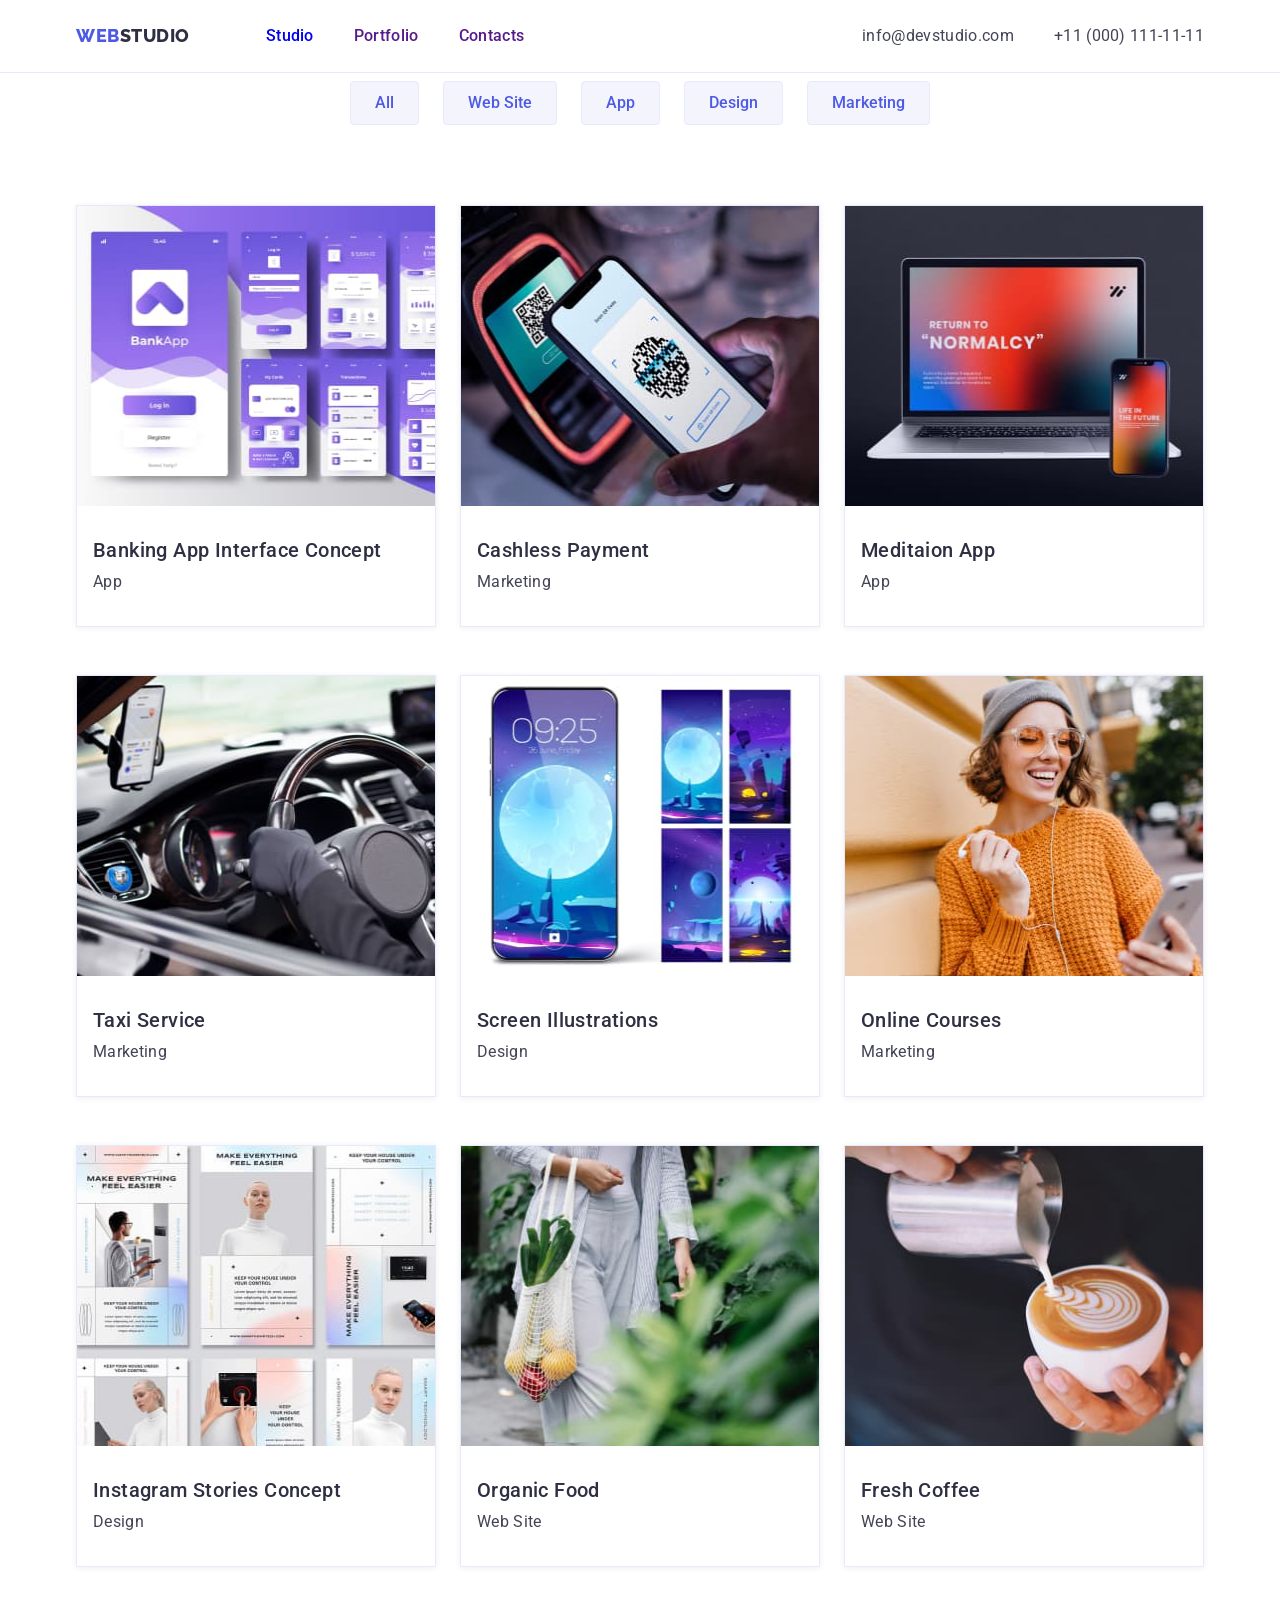
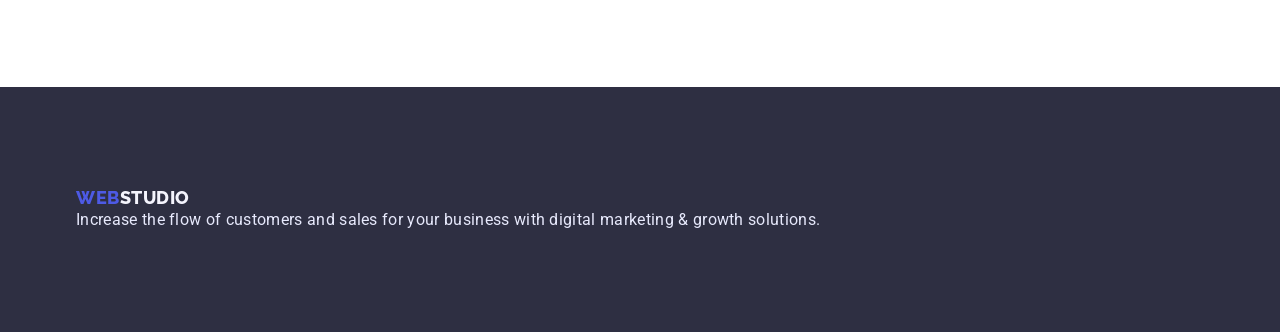
==== portfolio.html @ baa34818 "добавлены векторные изображения Иконки в блоках Преимущества, Наша команда, Клиенты оформлены отдель" ====
<!DOCTYPE html>
<html lang="en">
<head>
    <meta charset="UTF-8">
    <meta http-equiv="X-UA-Compatible" content="IE=edge">
    <meta name="viewport" content="width=device-width, initial-scale=1.0">
    <title>Document</title>
    <link rel="preconnect" href="https://fonts.googleapis.com"><link rel="preconnect" href="https://fonts.gstatic.com" crossorigin><link href="https://fonts.googleapis.com/css2?family=Raleway:wght@800&family=Roboto:wght@400;500;700;900&display=swap" rel="stylesheet">
    <link rel="stylesheet" href="https://cdn.jsdelivr.net/npm/modern-normalize@1.1.0/modern-normalize.min.css">
    <link rel="stylesheet" href="css/style.css">
</head>
<body>
    <!--HEADER-->
    <header class="page-header">
        <div class="container page-header-container">
            <nav class="page-nav">
                <a class="logo logo-header link" href="#">
                    <p class="logo-text-part-one">Web<span class="logo-text-part-two-theme-light">Studio</span></p>
                </a>
                <ul class="menu list">
                    <li class="menu-item">
                        <a class="menu-link link" href="index.html">Studio</a></li>
                    <li class="menu-item">
                        <a class="menu-link link" href="">Portfolio</a></li>
                    <li class="menu-item">
                        <a class="menu-link link" href="">Contacts</a></li>
                </ul>
            </nav>
            <ul class="contact list">
                <li class="contact-item">
                    <a class="contact-link link" href="mailto:info@devstudio.com">info@devstudio.com</a></li>
                <li class="contact-item">
                    <a class="contact-link link" href="tel:+110001111111">+11 (000) 111-11-11</a></li>
            </ul>
        </div>
    </header>
    <!--PORTFOLIO-->
    <main class="portfolio">
        <div class="container">
            <ul class="filtres employees list">
                <li class="employees-card-filtres">
                    <button class="btn filtres-btn" type="button">All</button>
                </li>
                <li class="employees-card-filtres">
                    <button class="btn filtres-btn" type="button">Web Site</button>
                </li>
                <li class="employees-card-filtres">
                    <button class="btn filtres-btn" type="button">App</button>
                </li>
                <li class="employees-card-filtres">
                    <button class="btn filtres-btn" type="button">Design</button>
                </li>
                <li class="employees-card-filtres">
                    <button class="btn filtres-btn" type="button">Marketing</button>
                </li>
            </ul>       
            <ul class="employees all-card list">
                <li class="employees-card-wraper employees-card">
                    <img
                    src="./images/portfolio/banking-app-interface-concept.jpg" 
                    alt="Multiple screens of the banking application interface"
                    width="358"
                    height="300">
                    <div class="employees-card-content-wraper">
                        <h3>Banking App Interface Concept</h3>
                        <p>App</p>    
                    </div>
                </li>
                <li class="employees-card-wraper employees-card">
                    <img
                    src="./images/portfolio/cashless-payment.jpg" 
                    alt="Qr-code payment with mobile phone approach"
                    width="358"
                    height="300">
                    <div class="employees-card-content-wraper">
                        <h3>Cashless Payment</h3>
                        <p>Marketing</p>
                    </div>          
                </li>
                <li class="employees-card-wraper employees-card">
                    <img
                    src="/images/portfolio/meditaion-app.jpg" 
                    alt="Meditation app on laptop and moale screens"
                    width="358"
                    height="300">
                    <div class="employees-card-content-wraper">
                        <h3>Meditaion App</h3>
                        <p>App</p>
                    </div> 
               </li>
                <li class="employees-card-wraper employees-card">
                    <img
                    src="./images/portfolio/taxi-service.jpg" 
                    alt="The driver behind the wheel and the mobile app"
                    width="358"
                    height="300">
                    <div class="employees-card-content-wraper">
                        <h3>Taxi Service</h3>
                        <p>Marketing</p>
                    </div>              
                </li>
                <li class="employees-card-wraper employees-card">
                    <img
                    src="./images/portfolio/screen-illustrations.jpg" 
                    alt="A mockup of a mobile phone and four screens with screensavers"
                    width="358"
                    height="300">
                    <div class="employees-card-content-wraper">
                        <h3>Screen Illustrations</h3>
                        <p>Design</p>
                    </div>         
                </li>
                <li class="employees-card-wraper employees-card">
                    <img
                    src="./images/portfolio/online-courses.jpg" 
                    alt="girl in headphones "
                    width="358"
                    height="300">
                    <div class="employees-card-content-wraper">
                        <h3>Online Courses</h3>
                        <p>Marketing</p>
                    </div>            
                </li>
                <li class="employees-card-wraper employees-card">
                    <img
                    src="./images/portfolio/instagram-stories-concept.jpg" 
                    alt="Multiple screens of instagram storits of smart technologies"
                    width="358"
                    height="300">
                    <div class="employees-card-content-wraper">
                        <h3>Instagram Stories Concept</h3>
                        <p>Design</p>
                    </div>      
                </li>
                <li class="employees-card-wraper employees-card">
                    <img
                    src="./images/portfolio/organic-food.jpg" 
                    alt="A women carries fruit in a bag"
                    width="358"
                    height="300">
                    <div class="employees-card-content-wraper">
                        <h3>Organic Food</h3>
                        <p>Web Site</p>
                    </div>               
                </li>
                <li class="employees-card-wraper employees-card">
                    <img
                    src="./images/portfolio/fresh-coffee.jpg" 
                    alt="A man pours milk in a coffe"
                    width="358"
                    height="300">
                    <div class="employees-card-content-wraper">
                        <h3>Fresh Coffee</h3>
                        <p>Web Site</p>
                    </div>          
                </li>
            </ul>
        </div>
    </main>
    <!--FOOTER-->
    <footer class="footer">
        <div class="container">
            <a class="logo logo-footer link" href="#">
                <p class="logo-text-part-one">Web<span class="logo-text-part-two-theme-dark">Studio</span></p>
            </a>
            <p class="text-theme-dark">Increase the flow of customers and sales for your business with digital marketing & growth solutions.</p>
        </div>
    </footer> 
</body>
</html>
---- css/style.css ----
h1,
h2,
h3,
h4,
p{
    margin-top: 0;
    margin-bottom: 0;
}
ol,
ul{
    margin-top: 0;
    margin-bottom: 0;
    padding-left: 0;
}
img{
    display: block;
}
button{
    cursor: pointer;
}
.list {
    list-style: none;
}
.link{
    text-decoration: none;
}
.container{
    width: 1158px;
    margin-left: auto;
    margin-right: auto;
    padding-left: 15px;
    padding-right: 15px;
}
.section{
    padding-top: 120px;
    padding-bottom: 120px;
}
.employees{
    display: flex;
    flex-wrap: wrap;  
    justify-content: center;
}
.all-card{
    padding-bottom: 120px;
}
.employees-card-advantades{
    width: 264px;
    /*flex-basis: calc((100%-48px)/4);*/
}
.employees-card-advantades:not(:nth-child(4n)){
    margin-right: 24px;
}

.employees-card:not(:nth-child(3n)){
    margin-right: 24px;
}
.employees-card:not(:nth-last-child(-n+3)){
    margin-bottom: 48px;
}

.employees-card-filtres:not(:nth-child(5n)){
    margin-right: 24px;
}
.employees-card-four:not(:nth-child(4n)){
    margin-right: 24px;
}



.employees-card-four{
   /* flex-basis: calc((100%-40px)/4);*/
    background: white;
    box-shadow: 0px 1px 6px rgba(46, 47, 66, 0.08), 0px 1px 1px rgba(46, 47, 66, 0.16), 0px 2px 1px rgba(46, 47, 66, 0.08);
    border-radius: 0px 0px 4px 4px;

}

  /* flex-basis: calc((100%-40px)/4);*/

.employees-card-content-wraper{
    padding-top: 32px;
    padding-bottom: 32px;
    padding-left: 16px;
    padding-right: 16px; 
}

.employees-card-wraper{
    background: white;
    border: 1px solid #E7E9FC;
    box-shadow: 0px 1px 6px rgba(46, 47, 66, 0.08);
}
.filtres{

    padding-top: 96px;
    padding-bottom: 72px; 
}



body{
    font-family: 'Roboto', sans-serif;
    color: #2E2F42;
}


/*==========COMPONENTS==========*/
h1{
    font-size: 56px;
    line-height: 1.07;
    letter-spacing: 0.02em;
    color: #FFFFFF;
    margin-right: auto;
    margin-left: auto;
    margin-bottom: 48px; 
}
h2{
    font-size: 36px;
    line-height: 1.11;
    letter-spacing: 0.02em;
    text-transform: capitalize;
    margin-bottom: 72px;    
}
h3{
    font-weight: 500;
    font-size: 20px;
    line-height: 1.2;
    letter-spacing: 0.02em;
    margin-bottom: 8px;    
}

p{
    font-size: 16px;
    line-height: 1.5;
    letter-spacing: 0.02em;
    color: #434455;  
}


/*logo*/
.logo-text-part-one{
    font-family: 'Raleway';
    font-weight: 800;
    font-size: 18px;
    line-height: 1.17;
    letter-spacing: 0.03em;
    text-transform: uppercase;
    color: #4D5AE5;
}
.logo-text-part-two-theme-light{
    color: #2E2F42;
}
.logo-text-part-two-theme-dark{
    color: #F4F4FD;
}



/*==========HEADER==========*/
.page-header{   
    padding-top: 24px;
    padding-bottom: 24px;
    border-bottom: 1px solid #E7E9FC;

}
.page-header-container{
    display: flex;
    align-items: center;
}
.page-nav{
    display: flex;
    align-items: center;
}
.logo-header{
    margin-right: 76px;
}
.menu{
    display: flex;
}
.menu-item:not(:last-child){
    margin-right: 40px;
}
.menu-link{
    font-weight: 500;
    font-size: 16px;
    line-height: 1.5;
    letter-spacing: 0.02em;    
}
.menu-link:hover,
.menu-link:focus{
    color: #404BBF;
}
.contact{
    display: flex;
    margin-left: auto;
}
.contact-item:not(:last-child){
    margin-right: 40px;
}
.contact-link{
    font-weight: 400;
    font-size: 16px;
    line-height: 0.5;
    letter-spacing: 0.02em;
    color: #434455;
}
.contact-link:hover,
.contact-link:focus{
    color:#404BBF
}
/*==========/HEADER==========*/
/*==========HERO==========*/
.hero-content-wrapper{
    max-width: 1440px;
    margin-left: auto;
    margin-right: auto;
    background: #2E2F42;
    padding-top: 188px;
    padding-bottom: 188px;
    background-image:linear-gradient(rgba(46, 47, 66, 0.7),rgba(46, 47, 66, 0.7)),  url("../images/hero/people-office.jpg");
    background-repeat: no-repeat;
    background-position: center;
    background-size: cover;


}
.text-center{
    text-align: center;
}
.modal-btn{
    padding-top: 16px;
    padding-bottom: 16px;
    padding-left: 32px;
    padding-right: 32px;
    line-height: 1.5;
    letter-spacing: 0.04em;
    color: #FFFFFF;
    background: #4D5AE5;
    box-shadow: 0px 4px 4px rgba(0, 0, 0, 0.15);
    border-radius: 4px;
    margin:0 auto;
    display: block
    
}



.modal-btn:hover,
.modal-btn:focus{
    background: #404BBF;
  
}




/*==========/HERO SECTION==========*/

/*==========ADVANTADES==========*/
.advantades-list{
    display: flex;
    justify-content: center;
    gap: 24px;
    
}
.advantades-list-icon{
    display: flex;
    justify-content: center;
    align-items: center;
    width: 264px;
    height: 112px;
    background: #F4F4FD;
    border-radius: 4px;
}
.employees{
    padding-top: 8px;
}


/*==========/ADVANTADES==========*/
/*==========SERVICES==========*/
.services{
    padding-bottom: 120px;
}

/*==========/SERVISES========*/
/*==========TEAM==========*/
.team{
    background: #F4F4FD;
}


.employees-position{   
    margin-bottom: 8px;
}
.social-list{
    display: flex;
    justify-content: center;
    gap: 24px;
}
.social-list-link{
    display: flex;
    justify-content: center;
    align-items: center;
    width: 40px;
    height: 40px;
    border-radius: 50%;
    background-color: #4D5AE5;
}
.social-list-link:hover,
.social-list-link:focus{
    background-color: #404BBF;


}
.social-list-icon{
    fill: #F4F4FD;
}
/*==========/TEAМ=====*/
/*==========CUSTOMERS==========*/
.customers-list{
    display: flex;
    justify-content: center;
    gap: 24px;
}
.customers-list-link{
    display: flex;
    justify-content: center;
    align-items: center;
    width: 168px;
    height: 88px;
    gap: ; 
    border: 1px solid #8E8F99;
    border-radius: 4px;
}
.customers-list-link:hover,
.customers-list-link:focus{
border: 1px solid #404BBF;
}
.customers-list-icon{
fill: #404BBF;
}



/*==========/CUSTOMERS==========*/

/*==========FOOTER=======*/
.footer{
    background: #2E2F42;
    padding-top: 100px ;
    padding-bottom: 100px ;
}
.logo-footer{
    margin-bottom: 16px;

}
.text-theme-dark{
    color: #E7E9FC;
}
/*==========/FOOTER==========*/
/*==========FILTRES=======*/
.filtres-btn{
    color: #4D5AE5;
    font-weight: 500;
    font-size: 16px;
    line-height: 1.5x;
    background: #F4F4FD;
    border: 1px solid #E7E9FC;
    border-radius: 4px;
    padding: 12px 24px;
}
.filtres-btn:hover,
.filtres-btn:focus{
    color: #FFFFFF;
    background: #404BBF;
    box-shadow: 0px 3px 1px rgba(0, 0, 0, 0.1), 0px 2px 1px rgba(0, 0, 0, 0.08), 0px 2px 2px rgba(0, 0, 0, 0.12);
    border-radius: 4px;
}
/*==========/FILTRES========*/
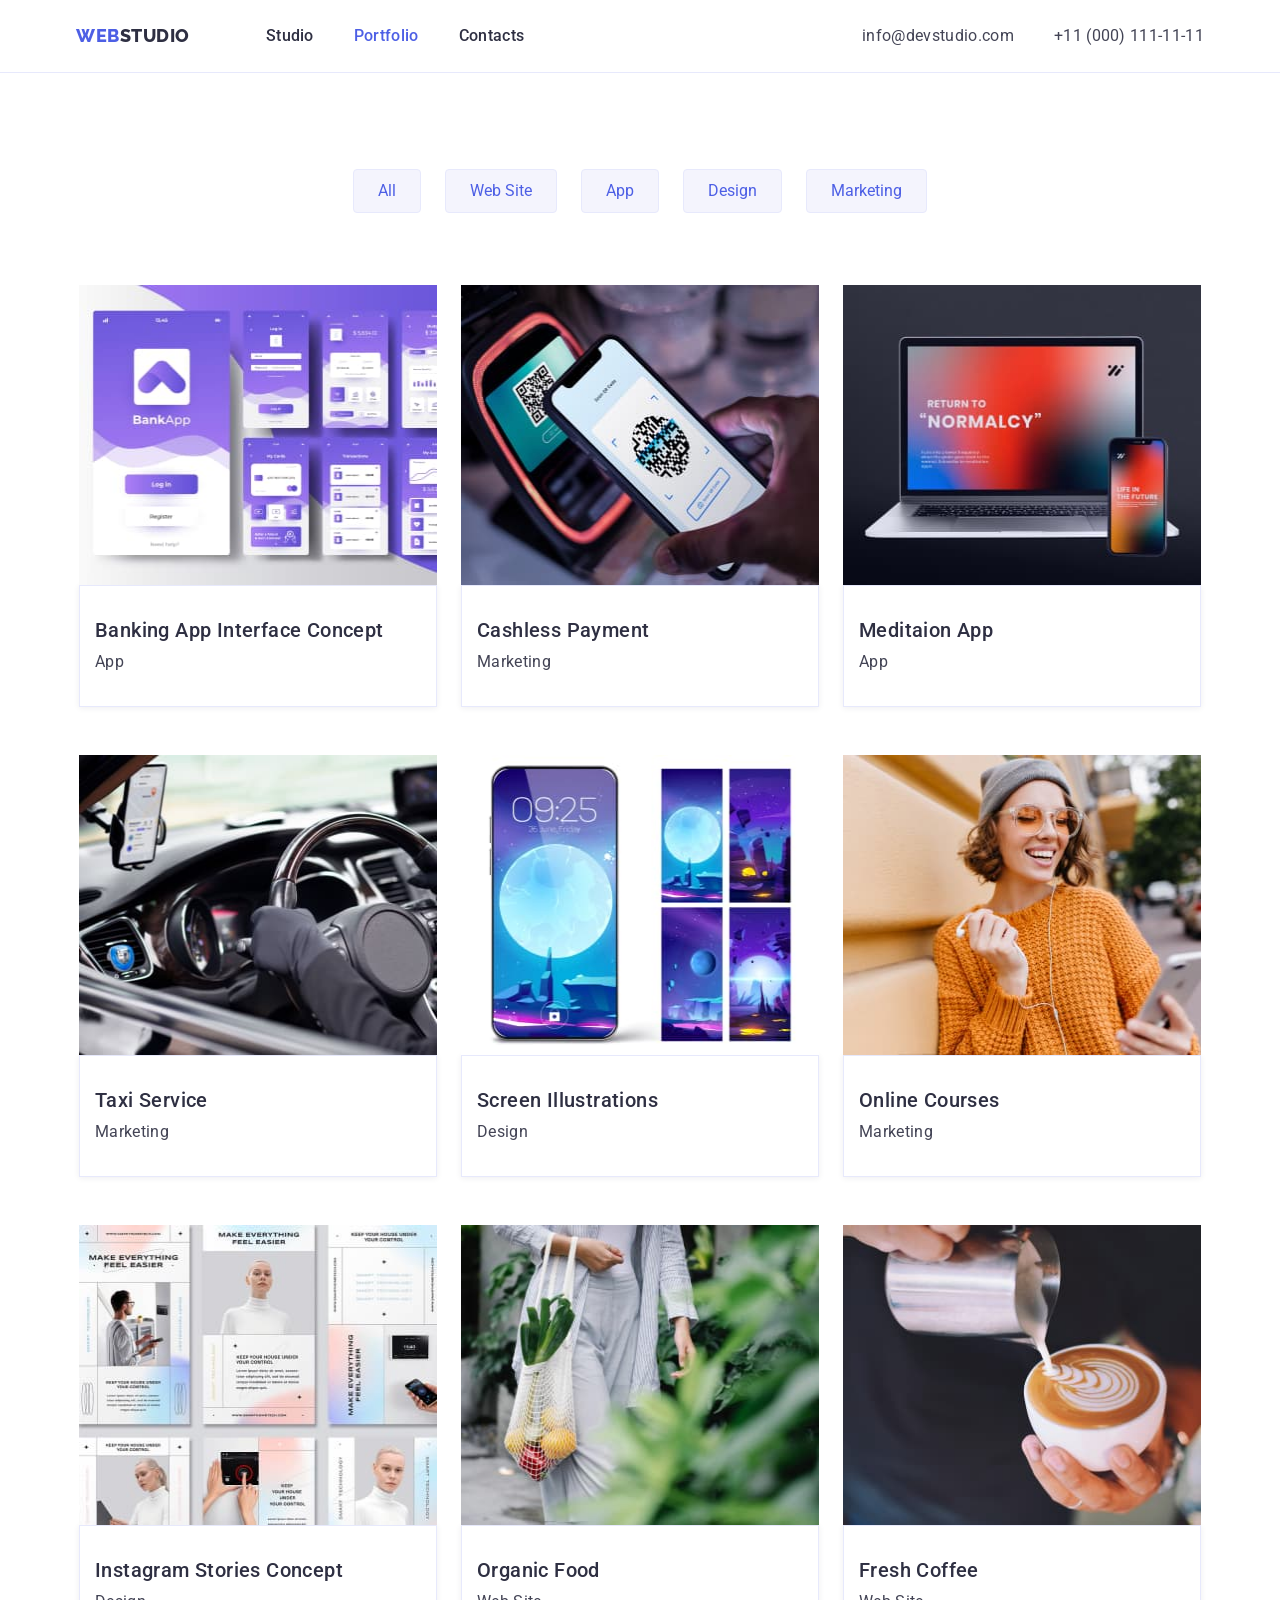
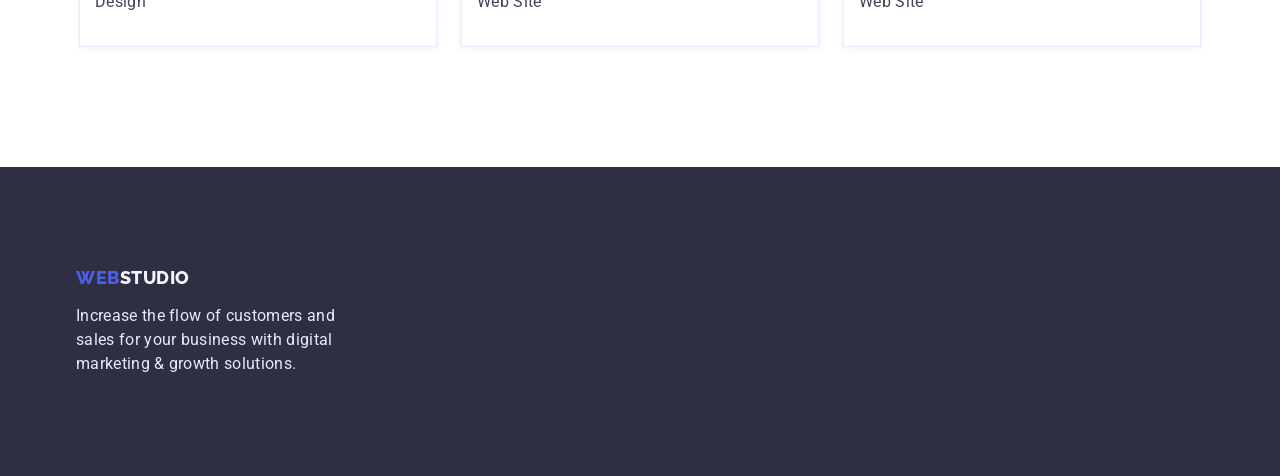
==== commit 7091aaaa: "18.01.2023" ====
--- a/portfolio.html
+++ b/portfolio.html
@@ -14,14 +14,14 @@
     <header class="page-header">
         <div class="container page-header-container">
             <nav class="page-nav">
-                <a class="logo logo-header link" href="#">
+                <a class="logo logo-header link" href="./index.htm">
                     <p class="logo-text-part-one">Web<span class="logo-text-part-two-theme-light">Studio</span></p>
                 </a>
                 <ul class="menu list">
                     <li class="menu-item">
                         <a class="menu-link link" href="index.html">Studio</a></li>
                     <li class="menu-item">
-                        <a class="menu-link link" href="">Portfolio</a></li>
+                        <a class="memu-link-active menu-link link" href="">Portfolio</a></li>
                     <li class="menu-item">
                         <a class="menu-link link" href="">Contacts</a></li>
                 </ul>
@@ -35,135 +35,139 @@
         </div>
     </header>
     <!--PORTFOLIO-->
-    <main class="portfolio">
-        <div class="container">
-            <ul class="filtres employees list">
-                <li class="employees-card-filtres">
-                    <button class="btn filtres-btn" type="button">All</button>
+    <main>
+        <section class="portfolio">      
+            <div class="container">
+                <h2 hidden class="heading">Portfolio</h2>
+                <ul class="filtres employees list">
+                    <li class="employees-card-filtres">
+                        <button class="btn filtres-btn" type="button">All</button>
+                    </li>
+                    <li class="employees-card-filtres">
+                        <button class="btn filtres-btn" type="button">Web Site</button>
+                    </li>
+                    <li class="employees-card-filtres">
+                        <button class="btn filtres-btn" type="button">App</button>
+                    </li>
+                    <li class="employees-card-filtres">
+                        <button class="btn filtres-btn" type="button">Design</button>
+                    </li>
+                    <li class="employees-card-filtres">
+                        <button class="btn filtres-btn" type="button">Marketing</button>
+                    </li>
+                </ul>       
+                <ul class="employees wrap-card-portfolio list">
+                    <li class="employees-card-wraper employees-card">
+                        <img
+                        src="./images/portfolio/banking-app-interface-concept.jpg" 
+                        alt="Multiple screens of the banking application interface"
+                        width="358"
+                        height="300">
+                        <div class="employees-card-content-wraper">
+                            <h3 class="subtitle">Banking App Interface Concept</h3>
+                            <p class="text-body">App</p>    
+                        </div>
+                    </li>
+                    <li class="employees-card-wraper employees-card">
+                        <img
+                        src="./images/portfolio/cashless-payment.jpg" 
+                        alt="Qr-code payment with mobile phone approach"
+                        width="358"
+                        height="300">
+                        <div class="employees-card-content-wraper">
+                            <h3 class="subtitle">Cashless Payment</h3>
+                            <p class="text-body">Marketing</p>
+                        </div>          
+                    </li>
+                    <li class="employees-card-wraper employees-card">
+                        <img
+                        src="./images/portfolio/meditaion-app.jpg" 
+                        alt="Meditation app on laptop and moale screens"
+                        width="358"
+                        height="300">
+                        <div class="employees-card-content-wraper">
+                            <h3 class="subtitle">Meditaion App</h3>
+                            <p class="text-body">App</p>
+                        </div> 
                 </li>
-                <li class="employees-card-filtres">
-                    <button class="btn filtres-btn" type="button">Web Site</button>
-                </li>
-                <li class="employees-card-filtres">
-                    <button class="btn filtres-btn" type="button">App</button>
-                </li>
-                <li class="employees-card-filtres">
-                    <button class="btn filtres-btn" type="button">Design</button>
-                </li>
-                <li class="employees-card-filtres">
-                    <button class="btn filtres-btn" type="button">Marketing</button>
-                </li>
-            </ul>       
-            <ul class="employees all-card list">
-                <li class="employees-card-wraper employees-card">
-                    <img
-                    src="./images/portfolio/banking-app-interface-concept.jpg" 
-                    alt="Multiple screens of the banking application interface"
-                    width="358"
-                    height="300">
-                    <div class="employees-card-content-wraper">
-                        <h3>Banking App Interface Concept</h3>
-                        <p>App</p>    
-                    </div>
-                </li>
-                <li class="employees-card-wraper employees-card">
-                    <img
-                    src="./images/portfolio/cashless-payment.jpg" 
-                    alt="Qr-code payment with mobile phone approach"
-                    width="358"
-                    height="300">
-                    <div class="employees-card-content-wraper">
-                        <h3>Cashless Payment</h3>
-                        <p>Marketing</p>
-                    </div>          
-                </li>
-                <li class="employees-card-wraper employees-card">
-                    <img
-                    src="/images/portfolio/meditaion-app.jpg" 
-                    alt="Meditation app on laptop and moale screens"
-                    width="358"
-                    height="300">
-                    <div class="employees-card-content-wraper">
-                        <h3>Meditaion App</h3>
-                        <p>App</p>
-                    </div> 
-               </li>
-                <li class="employees-card-wraper employees-card">
-                    <img
-                    src="./images/portfolio/taxi-service.jpg" 
-                    alt="The driver behind the wheel and the mobile app"
-                    width="358"
-                    height="300">
-                    <div class="employees-card-content-wraper">
-                        <h3>Taxi Service</h3>
-                        <p>Marketing</p>
-                    </div>              
-                </li>
-                <li class="employees-card-wraper employees-card">
-                    <img
-                    src="./images/portfolio/screen-illustrations.jpg" 
-                    alt="A mockup of a mobile phone and four screens with screensavers"
-                    width="358"
-                    height="300">
-                    <div class="employees-card-content-wraper">
-                        <h3>Screen Illustrations</h3>
-                        <p>Design</p>
-                    </div>         
-                </li>
-                <li class="employees-card-wraper employees-card">
-                    <img
-                    src="./images/portfolio/online-courses.jpg" 
-                    alt="girl in headphones "
-                    width="358"
-                    height="300">
-                    <div class="employees-card-content-wraper">
-                        <h3>Online Courses</h3>
-                        <p>Marketing</p>
-                    </div>            
-                </li>
-                <li class="employees-card-wraper employees-card">
-                    <img
-                    src="./images/portfolio/instagram-stories-concept.jpg" 
-                    alt="Multiple screens of instagram storits of smart technologies"
-                    width="358"
-                    height="300">
-                    <div class="employees-card-content-wraper">
-                        <h3>Instagram Stories Concept</h3>
-                        <p>Design</p>
-                    </div>      
-                </li>
-                <li class="employees-card-wraper employees-card">
-                    <img
-                    src="./images/portfolio/organic-food.jpg" 
-                    alt="A women carries fruit in a bag"
-                    width="358"
-                    height="300">
-                    <div class="employees-card-content-wraper">
-                        <h3>Organic Food</h3>
-                        <p>Web Site</p>
-                    </div>               
-                </li>
-                <li class="employees-card-wraper employees-card">
-                    <img
-                    src="./images/portfolio/fresh-coffee.jpg" 
-                    alt="A man pours milk in a coffe"
-                    width="358"
-                    height="300">
-                    <div class="employees-card-content-wraper">
-                        <h3>Fresh Coffee</h3>
-                        <p>Web Site</p>
-                    </div>          
-                </li>
-            </ul>
-        </div>
+                    <li class="employees-card-wraper employees-card">
+                        <img
+                        src="./images/portfolio/taxi-service.jpg" 
+                        alt="The driver behind the wheel and the mobile app"
+                        width="358"
+                        height="300">
+                        <div class="employees-card-content-wraper">
+                            <h3 class="subtitle">Taxi Service</h3>
+                            <p class="text-body">Marketing</p>
+                        </div>              
+                    </li>
+                    <li class="employees-card-wraper employees-card">
+                        <img
+                        src="./images/portfolio/screen-illustrations.jpg" 
+                        alt="A mockup of a mobile phone and four screens with screensavers"
+                        width="358"
+                        height="300">
+                        <div class="employees-card-content-wraper">
+                            <h3 class="subtitle">Screen Illustrations</h3>
+                            <p class="text-body">Design</p>
+                        </div>         
+                    </li>
+                    <li class="employees-card-wraper employees-card">
+                        <img
+                        src="./images/portfolio/online-courses.jpg" 
+                        alt="girl in headphones "
+                        width="358"
+                        height="300">
+                        <div class="employees-card-content-wraper">
+                            <h3 class="subtitle">Online Courses</h3>
+                            <p class="text-body">Marketing</p>
+                        </div>            
+                    </li>
+                    <li class="employees-card-wraper employees-card">
+                        <img
+                        src="./images/portfolio/instagram-stories-concept.jpg" 
+                        alt="Multiple screens of instagram storits of smart technologies"
+                        width="358"
+                        height="300">
+                        <div class="employees-card-content-wraper">
+                            <h3 class="subtitle">Instagram Stories Concept</h3>
+                            <p class="text-body">Design</p>
+                        </div>      
+                    </li>
+                    <li class="employees-card-wraper employees-card">
+                        <img
+                        src="./images/portfolio/organic-food.jpg" 
+                        alt="A women carries fruit in a bag"
+                        width="358"
+                        height="300">
+                        <div class="employees-card-content-wraper">
+                            <h3 class="subtitle">Organic Food</h3>
+                            <p class="text-body">Web Site</p>
+                        </div>               
+                    </li>
+                    <li class="employees-card-wraper employees-card">
+                        <img
+                        src="./images/portfolio/fresh-coffee.jpg" 
+                        alt="A man pours milk in a coffe"
+                        width="358"
+                        height="300">
+                        <div class="employees-card-content-wraper">
+                            <h3 class="subtitle">Fresh Coffee</h3>
+                            <p class="text-body">Web Site</p>
+                        </div>          
+                    </li>
+                </ul>
+            </div>
+        </section>
+          
     </main>
     <!--FOOTER-->
     <footer class="footer">
         <div class="container">
-            <a class="logo logo-footer link" href="#">
+            <a class="logo link" href="#">
                 <p class="logo-text-part-one">Web<span class="logo-text-part-two-theme-dark">Studio</span></p>
             </a>
-            <p class="text-theme-dark">Increase the flow of customers and sales for your business with digital marketing & growth solutions.</p>
+            <p class="text-footer text-theme-dark text-body">Increase the flow of customers and sales for your business with digital marketing & growth solutions.</p>
         </div>
     </footer> 
 </body>
--- a/css/style.css
+++ b/css/style.css
@@ -1,3 +1,20 @@
+:root{ 
+    --accent-color: #4d5fe5; 
+    --accent-color-hover: #404BBF;
+    --primary-text-color-theme-light: #2e2f42;
+    --primary-text-color-theme-dark:#ffff;
+    --secondary-text-color-theme-light: #434455;
+    --secondary-text-color-theme-dark: #e7e9fc;    
+    --background-color-body-theme-light: #fff;
+    --background-color-body-theme-dark:#2E2F42;
+    --additiomal-color: #F4F4FD;
+}
+
+body{
+    font-family: 'Roboto', sans-serif;
+    color: var(--primary-text-color-theme-light);
+    background-color: var(--background-color-body-theme-light);
+}
 h1,
 h2,
 h3,
@@ -35,106 +52,42 @@
     padding-top: 120px;
     padding-bottom: 120px;
 }
-.employees{
-    display: flex;
-    flex-wrap: wrap;  
-    justify-content: center;
-}
-.all-card{
-    padding-bottom: 120px;
-}
-.employees-card-advantades{
-    width: 264px;
-    /*flex-basis: calc((100%-48px)/4);*/
-}
-.employees-card-advantades:not(:nth-child(4n)){
-    margin-right: 24px;
-}
-
-.employees-card:not(:nth-child(3n)){
-    margin-right: 24px;
-}
-.employees-card:not(:nth-last-child(-n+3)){
-    margin-bottom: 48px;
-}
-
-.employees-card-filtres:not(:nth-child(5n)){
-    margin-right: 24px;
-}
-.employees-card-four:not(:nth-child(4n)){
-    margin-right: 24px;
-}
-
-
-
-.employees-card-four{
-   /* flex-basis: calc((100%-40px)/4);*/
-    background: white;
-    box-shadow: 0px 1px 6px rgba(46, 47, 66, 0.08), 0px 1px 1px rgba(46, 47, 66, 0.16), 0px 2px 1px rgba(46, 47, 66, 0.08);
-    border-radius: 0px 0px 4px 4px;
-
-}
-
-  /* flex-basis: calc((100%-40px)/4);*/
-
-.employees-card-content-wraper{
-    padding-top: 32px;
-    padding-bottom: 32px;
-    padding-left: 16px;
-    padding-right: 16px; 
-}
-
-.employees-card-wraper{
-    background: white;
-    border: 1px solid #E7E9FC;
-    box-shadow: 0px 1px 6px rgba(46, 47, 66, 0.08);
-}
-.filtres{
-
-    padding-top: 96px;
-    padding-bottom: 72px; 
-}
-
-
-
-body{
-    font-family: 'Roboto', sans-serif;
-    color: #2E2F42;
-}
-
 
 /*==========COMPONENTS==========*/
-h1{
-    font-size: 56px;
+.title{
+    width: 496px;
+    font-size: 56px;  
     line-height: 1.07;
     letter-spacing: 0.02em;
-    color: #FFFFFF;
+    color: var(--primary-text-color-theme-dark);
     margin-right: auto;
     margin-left: auto;
-    margin-bottom: 48px; 
-}
-h2{
+    margin-bottom: 48px;
+    
+}
+.heading{
     font-size: 36px;
     line-height: 1.11;
     letter-spacing: 0.02em;
     text-transform: capitalize;
     margin-bottom: 72px;    
 }
-h3{
+.subtitle{
     font-weight: 500;
     font-size: 20px;
     line-height: 1.2;
     letter-spacing: 0.02em;
     margin-bottom: 8px;    
 }
-
-p{
+.text-body{
     font-size: 16px;
     line-height: 1.5;
     letter-spacing: 0.02em;
-    color: #434455;  
-}
-
+    color: var(--secondary-text-color-theme-light); 
+}
+.text-center{
+    text-align: center;
+}
 
 /*logo*/
 .logo-text-part-one{
@@ -144,23 +97,66 @@
     line-height: 1.17;
     letter-spacing: 0.03em;
     text-transform: uppercase;
-    color: #4D5AE5;
+    color: var(--accent-color);
 }
 .logo-text-part-two-theme-light{
-    color: #2E2F42;
+    color: var(--primary-text-color-theme-light);
 }
 .logo-text-part-two-theme-dark{
-    color: #F4F4FD;
-}
-
-
+    color: var(--additiomal-color)
+}
+/*/logo*/
+
+/*==========EMPLOYEES==========*/
+.employees{
+    display: flex;
+    flex-wrap: wrap;  
+    justify-content: center;
+}
+.employees-card-advantades:not(:nth-child(4n)){
+    margin-right: 24px;
+}
+.employees-card-advantades{
+    width: 264px;
+    /*flex-basis: calc((100%-48px)/4);*/
+}
+.employees-card:not(:nth-child(3n)){
+    margin-right: 24px;
+}
+.employees-card:not(:nth-last-child(-n+3)){
+    margin-bottom: 48px;
+}
+.employees-card-filtres:not(:nth-child(5n)){
+    margin-right: 24px;
+}
+.employees-card-four:not(:nth-child(4n)){
+    margin-right: 24px;
+}
+.employees-card-four{
+   /* flex-basis: calc((100%-40px)/4);*/
+    background: white;
+    box-shadow: 0px 1px 6px rgba(46, 47, 66, 0.08), 0px 1px 1px rgba(46, 47, 66, 0.16), 0px 2px 1px rgba(46, 47, 66, 0.08);
+    border-radius: 0px 0px 4px 4px;
+}
+.employees-card-wraper{
+    background: white;    
+}
+.employees-card-content-wraper{
+    padding-top: 32px;
+    padding-bottom: 32px;
+    padding-left: 15px;
+    padding-right: 15px;
+    border: 1px solid #E7E9FC;
+    box-shadow: 0px 1px 6px rgba(46, 47, 66, 0.08); 
+}
+
+/*==========EMPLOYEES==========*/
 
 /*==========HEADER==========*/
 .page-header{   
     padding-top: 24px;
     padding-bottom: 24px;
     border-bottom: 1px solid #E7E9FC;
-
 }
 .page-header-container{
     display: flex;
@@ -183,11 +179,15 @@
     font-weight: 500;
     font-size: 16px;
     line-height: 1.5;
-    letter-spacing: 0.02em;    
+    letter-spacing: 0.02em;
+    color: var(--primary-text-color-theme-light);   
+}
+.memu-link-active{
+    color: var(--accent-color);
 }
 .menu-link:hover,
 .menu-link:focus{
-    color: #404BBF;
+    color: var(--accent-color-hover);
 }
 .contact{
     display: flex;
@@ -201,30 +201,19 @@
     font-size: 16px;
     line-height: 0.5;
     letter-spacing: 0.02em;
-    color: #434455;
+    color: var(--secondary-text-color-theme-light);
+    cursor: default;
 }
 .contact-link:hover,
 .contact-link:focus{
-    color:#404BBF
+    color: var(--accent-color-hover);
 }
 /*==========/HEADER==========*/
 /*==========HERO==========*/
-.hero-content-wrapper{
-    max-width: 1440px;
-    margin-left: auto;
-    margin-right: auto;
-    background: #2E2F42;
+.hero{
+    background: var(--background-color-body-theme-dark);
     padding-top: 188px;
     padding-bottom: 188px;
-    background-image:linear-gradient(rgba(46, 47, 66, 0.7),rgba(46, 47, 66, 0.7)),  url("../images/hero/people-office.jpg");
-    background-repeat: no-repeat;
-    background-position: center;
-    background-size: cover;
-
-
-}
-.text-center{
-    text-align: center;
 }
 .modal-btn{
     padding-top: 16px;
@@ -233,88 +222,66 @@
     padding-right: 32px;
     line-height: 1.5;
     letter-spacing: 0.04em;
-    color: #FFFFFF;
-    background: #4D5AE5;
+    color: var(--primary-text-color-theme-dark);
+    background: var(--accent-color);
     box-shadow: 0px 4px 4px rgba(0, 0, 0, 0.15);
     border-radius: 4px;
     margin:0 auto;
-    display: block
-    
-}
-
-
-
+    display: block; 
+    border: none;  
+}
 .modal-btn:hover,
 .modal-btn:focus{
-    background: #404BBF;
+    background: var(--accent-color-hover);
   
 }
-
-
-
-
 /*==========/HERO SECTION==========*/
-
 /*==========ADVANTADES==========*/
-.advantades-list{
-    display: flex;
-    justify-content: center;
-    gap: 24px;
-    
-}
 .advantades-list-icon{
-    display: flex;
-    justify-content: center;
-    align-items: center;
-    width: 264px;
-    height: 112px;
+    display: block;
+    padding-top: 24px;
+    padding-bottom: 24px;
+
     background: #F4F4FD;
     border-radius: 4px;
 }
-.employees{
-    padding-top: 8px;
-}
-
-
 /*==========/ADVANTADES==========*/
 /*==========SERVICES==========*/
 .services{
     padding-bottom: 120px;
 }
-
 /*==========/SERVISES========*/
 /*==========TEAM==========*/
 .team{
-    background: #F4F4FD;
-}
-
-
-.employees-position{   
-    margin-bottom: 8px;
-}
-.social-list{
-    display: flex;
-    justify-content: center;
-    gap: 24px;
-}
-.social-list-link{
-    display: flex;
-    justify-content: center;
-    align-items: center;
-    width: 40px;
-    height: 40px;
-    border-radius: 50%;
-    background-color: #4D5AE5;
-}
-.social-list-link:hover,
-.social-list-link:focus{
-    background-color: #404BBF;
-
-
-}
-.social-list-icon{
-    fill: #F4F4FD;
-}
+    background: #F4F4FD;}
+
+    .employees-position{   
+        margin-bottom: 8px;
+    }
+    .social-list{
+        display: flex;
+        justify-content: center;
+        gap: 24px;
+    }
+    .social-list-link{
+        display: flex;
+        justify-content: center;
+        align-items: center;
+        width: 40px;
+        height: 40px;
+        border-radius: 50%;
+        background-color: #4D5AE5;
+    }
+    .social-list-link:hover,
+    .social-list-link:focus{
+        background-color: #404BBF;
+    
+    
+    }
+    .social-list-icon{
+        fill: #F4F4FD;
+    }
+
 /*==========/TEAМ=====*/
 /*==========CUSTOMERS==========*/
 .customers-list{
@@ -343,40 +310,53 @@
 
 
 /*==========/CUSTOMERS==========*/
-
 /*==========FOOTER=======*/
 .footer{
-    background: #2E2F42;
+    color: var(--secondary-text-color-theme-dark);
     padding-top: 100px ;
-    padding-bottom: 100px ;
-}
-.logo-footer{
-    margin-bottom: 16px;
-
+    padding-bottom: 100px;
+    background-color: var(--background-color-body-theme-dark);
+}
+
+.text-footer{
+    margin-top: 16px;
+    width: 264px;
 }
 .text-theme-dark{
     color: #E7E9FC;
 }
 /*==========/FOOTER==========*/
-/*==========FILTRES=======*/
+/*==========PORTFOLIO=======*/
+.portfolio{
+    padding-top: 96px;
+    padding-bottom: 120px;
+}
+/*==========/PORTFOLIO=======*/
+/*==========PORTFOLIO FILTRES=======*/
+.filtres{   
+    margin-bottom: 72px; 
+}
 .filtres-btn{
-    color: #4D5AE5;
-    font-weight: 500;
+    color: var(--accent-color);
+    font-size: 500;
     font-size: 16px;
     line-height: 1.5x;
-    background: #F4F4FD;
+    background: var(--additiomal-color);
     border: 1px solid #E7E9FC;
     border-radius: 4px;
     padding: 12px 24px;
 }
 .filtres-btn:hover,
 .filtres-btn:focus{
-    color: #FFFFFF;
-    background: #404BBF;
+    color: var(--primary-text-color-theme-dark);
+    background: var(--accent-color-hover);
     box-shadow: 0px 3px 1px rgba(0, 0, 0, 0.1), 0px 2px 1px rgba(0, 0, 0, 0.08), 0px 2px 2px rgba(0, 0, 0, 0.12);
     border-radius: 4px;
 }
-/*==========/FILTRES========*/
-
-
-
+/*==========/PORTFOLIO FILTRES========*/
+/*==========PORTFOLIO CARDS==========*/
+
+/*.wrap-card-portfolio{
+    padding-bottom: 120px;
+}*/
+/*==========/PORTFOLIO CARDS==========*/
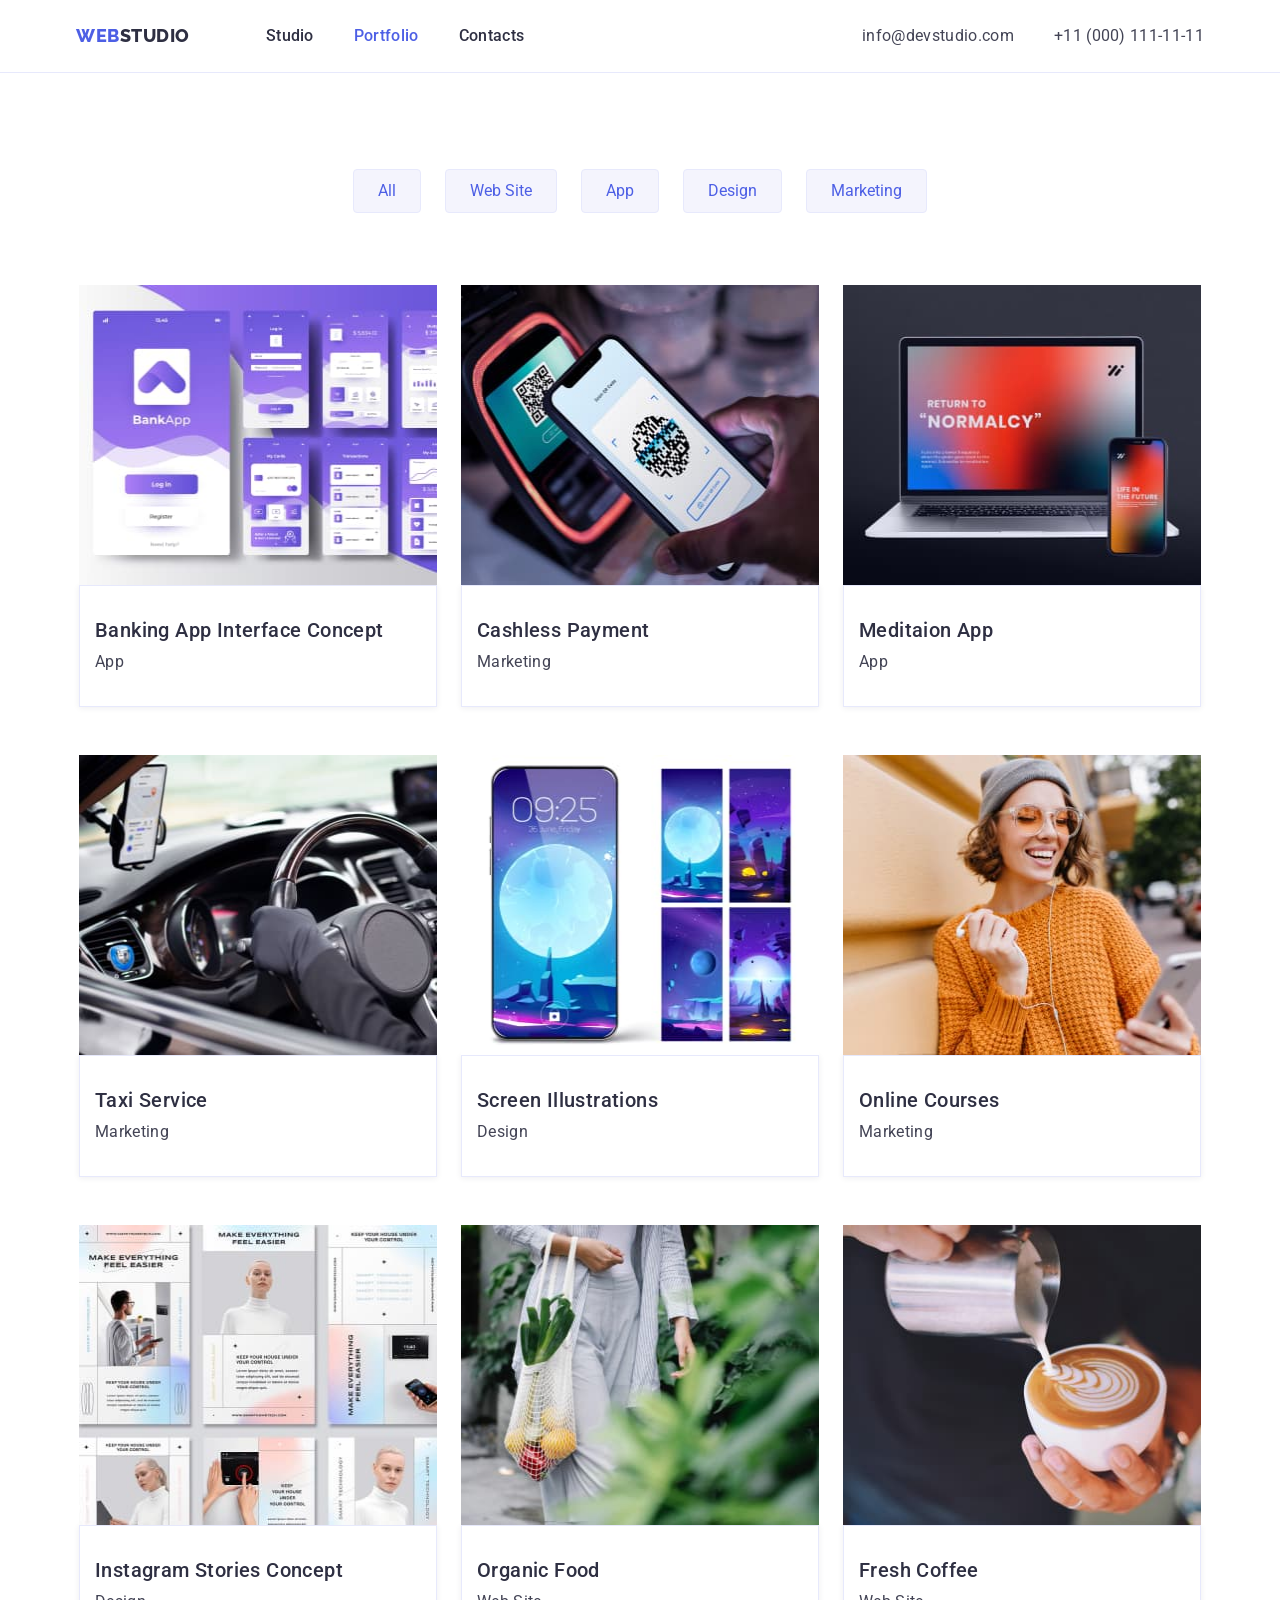
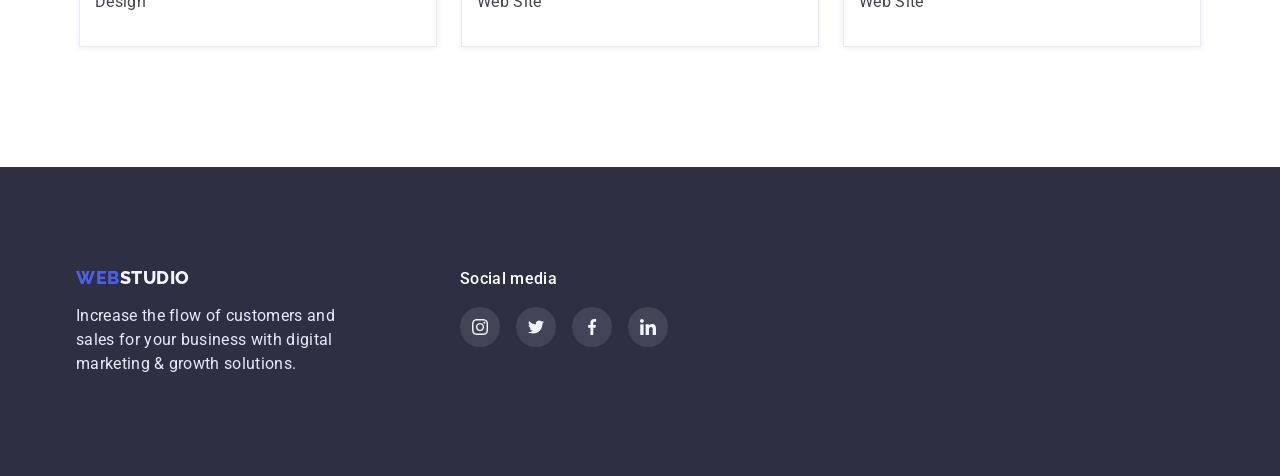
==== commit 6205c6de: "20.01.2023" ====
--- a/portfolio.html
+++ b/portfolio.html
@@ -163,12 +163,47 @@
     </main>
     <!--FOOTER-->
     <footer class="footer">
-        <div class="container">
-            <a class="logo link" href="#">
-                <p class="logo-text-part-one">Web<span class="logo-text-part-two-theme-dark">Studio</span></p>
-            </a>
-            <p class="text-footer text-theme-dark text-body">Increase the flow of customers and sales for your business with digital marketing & growth solutions.</p>
-        </div>
-    </footer> 
+        <div class="container footer-wrap">
+            <div class="footer-part-one">
+                <a class="logo link" href="./index.html">
+                    <p class="logo-text-part-one">Web<span class="logo-text-part-two-theme-dark">Studio</span></p>
+                </a>
+                <p class="text-footer text-theme-dark text-body">Increase the flow of customers and sales for your business with digital marketing & growth solutions.</p>
+            </div>
+            <div class="footer-part-two">
+                <h4 class="subtitle-footer">Social media</h4>
+                <ul class="social-list list">
+                    <li class="social-list-item">
+                        <a href="" class="social-list-link-dark">
+                            <svg class="social-list-icon" widht="16" height="16">
+                                <use href="./images/sprite.svg#icon-instagram"></use>
+                            </svg>
+                        </a>
+                    </li>
+                    <li class="social-list-item">
+                        <a href="" class="social-list-link-dark">
+                            <svg class="social-list-icon" widht="16" height="16">
+                                <use href="./images/sprite.svg#icon-twitter"></use>
+                            </svg>
+                        </a>
+                    </li>
+                    <li class="social-list-item">
+                        <a href="" class="social-list-link-dark">
+                            <svg class="social-list-icon" widht="16" height="16">
+                                <use href="./images/sprite.svg#icon-facebook"></use>
+                            </svg>
+                        </a>
+                    </li>
+                    <li class="social-list-item">
+                        <a href="" class="social-list-link-dark">
+                            <svg class="social-list-icon" widht="16" height="16">
+                                <use href="./images/sprite.svg#icon-linkedin"></use>
+                            </svg>
+                        </a>
+                    </li>
+                </ul>
+            </div>
+        </div>  
+    </footer>
 </body>
 </html>
--- a/css/style.css
+++ b/css/style.css
@@ -5,7 +5,7 @@
     --primary-text-color-theme-dark:#ffff;
     --secondary-text-color-theme-light: #434455;
     --secondary-text-color-theme-dark: #e7e9fc;    
-    --background-color-body-theme-light: #fff;
+    --background-color-body-theme-light: #ffff;
     --background-color-body-theme-dark:#2E2F42;
     --additiomal-color: #F4F4FD;
 }
@@ -14,6 +14,7 @@
     font-family: 'Roboto', sans-serif;
     color: var(--primary-text-color-theme-light);
     background-color: var(--background-color-body-theme-light);
+
 }
 h1,
 h2,
@@ -78,6 +79,14 @@
     line-height: 1.2;
     letter-spacing: 0.02em;
     margin-bottom: 8px;    
+}
+.subtitle-footer{
+    font-weight: 500;
+    font-size: 16px;
+    line-height: 24px;
+    letter-spacing: 0.02em;
+    color: var(--primary-text-color-theme-dark);
+    margin-bottom: 16px; 
 }
 .text-body{
     font-size: 16px;
@@ -114,10 +123,11 @@
     justify-content: center;
 }
 .employees-card-advantades:not(:nth-child(4n)){
-    margin-right: 24px;
+    margin-right: 24px;    
 }
 .employees-card-advantades{
     width: 264px;
+    
     /*flex-basis: calc((100%-48px)/4);*/
 }
 .employees-card:not(:nth-child(3n)){
@@ -134,20 +144,27 @@
 }
 .employees-card-four{
    /* flex-basis: calc((100%-40px)/4);*/
-    background: white;
+    background: var(--background-color-body-theme-light);
     box-shadow: 0px 1px 6px rgba(46, 47, 66, 0.08), 0px 1px 1px rgba(46, 47, 66, 0.16), 0px 2px 1px rgba(46, 47, 66, 0.08);
     border-radius: 0px 0px 4px 4px;
 }
+
 .employees-card-wraper{
-    background: white;    
-}
+    background: var(--background-color-body-theme-light);    
+}
+
 .employees-card-content-wraper{
     padding-top: 32px;
     padding-bottom: 32px;
     padding-left: 15px;
     padding-right: 15px;
-    border: 1px solid #E7E9FC;
+    border: 1px solid #E7E9FC;;
     box-shadow: 0px 1px 6px rgba(46, 47, 66, 0.08); 
+}
+.employees-card-content-wraper:hover,
+.employees-card-content-wraper:focus{
+    border: 0.5px solid #F4F4FD;
+    box-shadow: 0px 1px 6px rgba(46, 47, 66, 0.08), 0px 1px 1px rgba(46, 47, 66, 0.16), 0px 2px 1px rgba(46, 47, 66, 0.08);
 }
 
 /*==========EMPLOYEES==========*/
@@ -156,7 +173,7 @@
 .page-header{   
     padding-top: 24px;
     padding-bottom: 24px;
-    border-bottom: 1px solid #E7E9FC;
+    border-bottom: 1px solid var(--secondary-text-color-theme-dark);
 }
 .page-header-container{
     display: flex;
@@ -237,14 +254,16 @@
 }
 /*==========/HERO SECTION==========*/
 /*==========ADVANTADES==========*/
-.advantades-list-icon{
-    display: block;
+.thumb{
+    display: flex;
     padding-top: 24px;
     padding-bottom: 24px;
-
-    background: #F4F4FD;
+    background: var(--additiomal-color);
     border-radius: 4px;
-}
+    margin-bottom: 8px;
+}
+
+
 /*==========/ADVANTADES==========*/
 /*==========SERVICES==========*/
 .services{
@@ -253,34 +272,34 @@
 /*==========/SERVISES========*/
 /*==========TEAM==========*/
 .team{
-    background: #F4F4FD;}
-
-    .employees-position{   
-        margin-bottom: 8px;
-    }
-    .social-list{
-        display: flex;
-        justify-content: center;
-        gap: 24px;
-    }
-    .social-list-link{
-        display: flex;
-        justify-content: center;
-        align-items: center;
-        width: 40px;
-        height: 40px;
-        border-radius: 50%;
-        background-color: #4D5AE5;
-    }
-    .social-list-link:hover,
-    .social-list-link:focus{
-        background-color: #404BBF;
-    
-    
-    }
-    .social-list-icon{
-        fill: #F4F4FD;
-    }
+    background: var(--additiomal-color);}
+
+.employees-position{   
+    margin-bottom: 8px;
+}
+.social-list{
+    display: flex;
+    justify-content: space-between;
+   
+}
+.social-list-link{
+    display: flex;
+    justify-content: center;
+    align-items: center;
+    width: 40px;
+    height: 40px;
+    border-radius: 50%;
+    background-color: var(--accent-color);
+}
+.social-list-link:hover,
+.social-list-link:focus{
+    background-color: var(--accent-color-hover);
+
+
+}
+.social-list-icon{
+    fill: var(--additiomal-color);
+}
 
 /*==========/TEAМ=====*/
 /*==========CUSTOMERS==========*/
@@ -295,20 +314,15 @@
     align-items: center;
     width: 168px;
     height: 88px;
-    gap: ; 
+    fill: #8E8F99;    
     border: 1px solid #8E8F99;
     border-radius: 4px;
 }
 .customers-list-link:hover,
 .customers-list-link:focus{
-border: 1px solid #404BBF;
-}
-.customers-list-icon{
+border: 1px solid var(--accent-color-hover);
 fill: #404BBF;
 }
-
-
-
 /*==========/CUSTOMERS==========*/
 /*==========FOOTER=======*/
 .footer{
@@ -317,14 +331,42 @@
     padding-bottom: 100px;
     background-color: var(--background-color-body-theme-dark);
 }
-
+.footer-wrap{
+    display: flex;
+}
+
+
+.footer-part-one{
+    width: 264px;
+    margin-right: 120px; 
+}
 .text-footer{
-    margin-top: 16px;
-    width: 264px;
-}
+    margin-top: 16px; 
+}
+.footer-part-two{
+    width: 208px; 
+}
+
 .text-theme-dark{
-    color: #E7E9FC;
-}
+    color: var(--secondary-text-color-theme-dark);
+}
+.social-list-link-dark{
+    display: flex;
+    justify-content: center;
+    align-items: center;
+    width: 40px;
+    height: 40px;
+    border-radius: 50%;
+    background: rgba(255, 255, 255, 0.1);
+}
+.social-list-link-dark:hover,
+.social-list-link-dark:focus{
+    background: #31D0AA;
+}
+
+
+
+
 /*==========/FOOTER==========*/
 /*==========PORTFOLIO=======*/
 .portfolio{
@@ -342,7 +384,7 @@
     font-size: 16px;
     line-height: 1.5x;
     background: var(--additiomal-color);
-    border: 1px solid #E7E9FC;
+    border: 1px solid var(--secondary-text-color-theme-dark);
     border-radius: 4px;
     padding: 12px 24px;
 }
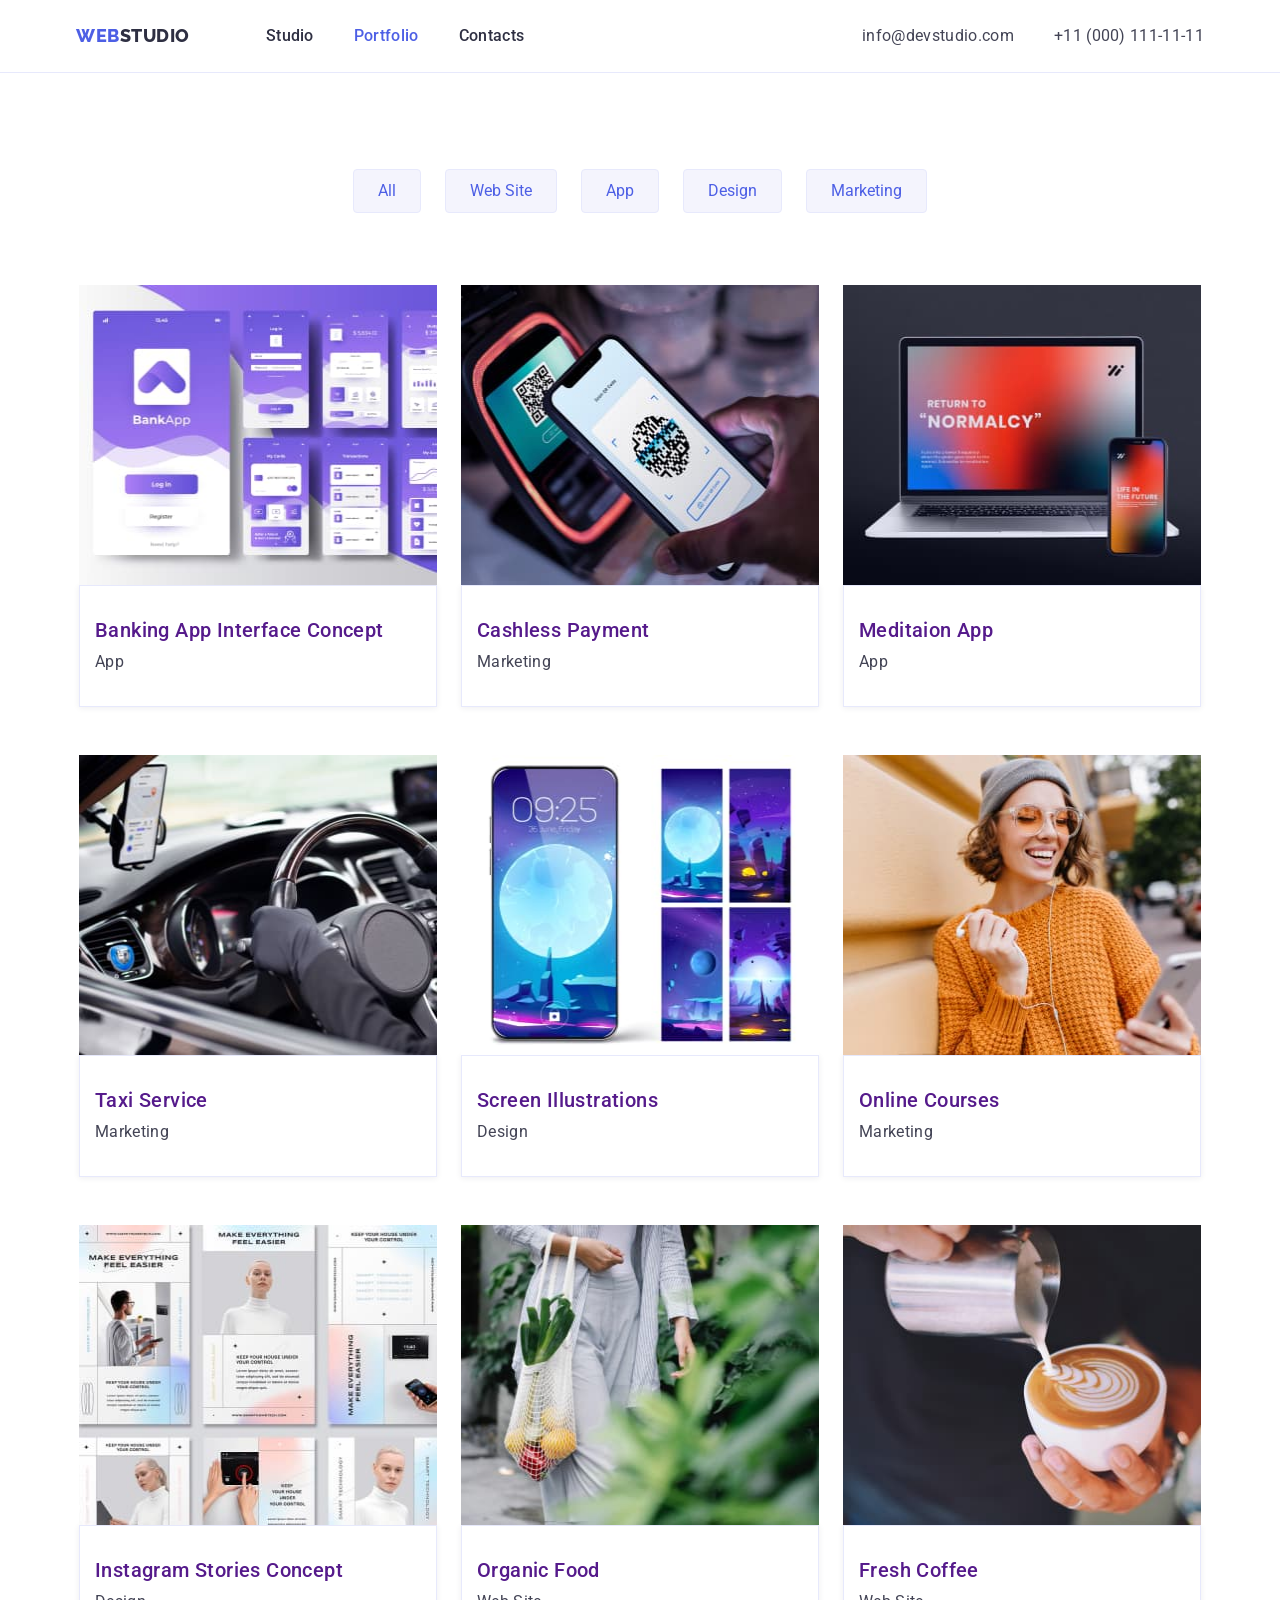
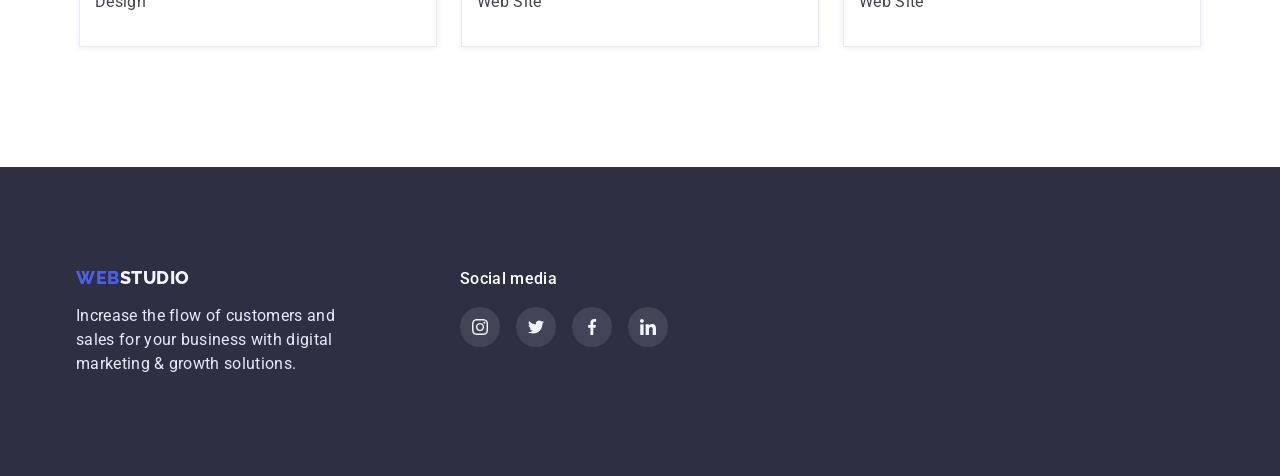
==== commit d4ce3bb6: "ховер в картках портфоліо" ====
--- a/portfolio.html
+++ b/portfolio.html
@@ -57,104 +57,131 @@
                     </li>
                 </ul>       
                 <ul class="employees wrap-card-portfolio list">
-                    <li class="employees-card-wraper employees-card">
-                        <img
-                        src="./images/portfolio/banking-app-interface-concept.jpg" 
-                        alt="Multiple screens of the banking application interface"
-                        width="358"
-                        height="300">
-                        <div class="employees-card-content-wraper">
-                            <h3 class="subtitle">Banking App Interface Concept</h3>
-                            <p class="text-body">App</p>    
-                        </div>
-                    </li>
-                    <li class="employees-card-wraper employees-card">
-                        <img
-                        src="./images/portfolio/cashless-payment.jpg" 
-                        alt="Qr-code payment with mobile phone approach"
-                        width="358"
-                        height="300">
-                        <div class="employees-card-content-wraper">
-                            <h3 class="subtitle">Cashless Payment</h3>
-                            <p class="text-body">Marketing</p>
-                        </div>          
-                    </li>
-                    <li class="employees-card-wraper employees-card">
-                        <img
-                        src="./images/portfolio/meditaion-app.jpg" 
-                        alt="Meditation app on laptop and moale screens"
-                        width="358"
-                        height="300">
-                        <div class="employees-card-content-wraper">
-                            <h3 class="subtitle">Meditaion App</h3>
-                            <p class="text-body">App</p>
-                        </div> 
+                    <li class="employees-card">
+                        <a class="link portfolio-card-link" href="">
+                            <img
+                            src="./images/portfolio/banking-app-interface-concept.jpg" 
+                            alt="Multiple screens of the banking application interface"
+                            width="358"
+                            height="300">
+                            <div class="portfolio-card-content-wraper">
+                                <h3 class="subtitle">Banking App Interface Concept</h3>
+                                <p class="text-body">App</p>    
+                            </div>    
+                        </a>
+                        
+                    </li>
+                    <li class="employees-card">
+                        <a class="link portfolio-card-link" href="">
+                            <img
+                            src="./images/portfolio/cashless-payment.jpg" 
+                            alt="Qr-code payment with mobile phone approach"
+                            width="358"
+                            height="300">
+                            <div class="portfolio-card-content-wraper">
+                                <h3 class="subtitle">Cashless Payment</h3>
+                                <p class="text-body">Marketing</p>
+                            </div>    
+                        </a>
+                                  
+                    </li>
+                    <li class="employees-card">
+                        <a class="link portfolio-card-link" href="">
+                            <img
+                            src="./images/portfolio/meditaion-app.jpg" 
+                            alt="Meditation app on laptop and moale screens"
+                            width="358"
+                            height="300">
+                            <div class="portfolio-card-content-wraper">
+                                <h3 class="subtitle">Meditaion App</h3>
+                                <p class="text-body">App</p>
+                            </div>    
+                        </a>
+                         
                 </li>
-                    <li class="employees-card-wraper employees-card">
-                        <img
-                        src="./images/portfolio/taxi-service.jpg" 
-                        alt="The driver behind the wheel and the mobile app"
-                        width="358"
-                        height="300">
-                        <div class="employees-card-content-wraper">
-                            <h3 class="subtitle">Taxi Service</h3>
-                            <p class="text-body">Marketing</p>
-                        </div>              
-                    </li>
-                    <li class="employees-card-wraper employees-card">
-                        <img
-                        src="./images/portfolio/screen-illustrations.jpg" 
-                        alt="A mockup of a mobile phone and four screens with screensavers"
-                        width="358"
-                        height="300">
-                        <div class="employees-card-content-wraper">
-                            <h3 class="subtitle">Screen Illustrations</h3>
-                            <p class="text-body">Design</p>
-                        </div>         
-                    </li>
-                    <li class="employees-card-wraper employees-card">
-                        <img
-                        src="./images/portfolio/online-courses.jpg" 
-                        alt="girl in headphones "
-                        width="358"
-                        height="300">
-                        <div class="employees-card-content-wraper">
-                            <h3 class="subtitle">Online Courses</h3>
-                            <p class="text-body">Marketing</p>
-                        </div>            
-                    </li>
-                    <li class="employees-card-wraper employees-card">
-                        <img
-                        src="./images/portfolio/instagram-stories-concept.jpg" 
-                        alt="Multiple screens of instagram storits of smart technologies"
-                        width="358"
-                        height="300">
-                        <div class="employees-card-content-wraper">
-                            <h3 class="subtitle">Instagram Stories Concept</h3>
-                            <p class="text-body">Design</p>
-                        </div>      
-                    </li>
-                    <li class="employees-card-wraper employees-card">
-                        <img
-                        src="./images/portfolio/organic-food.jpg" 
-                        alt="A women carries fruit in a bag"
-                        width="358"
-                        height="300">
-                        <div class="employees-card-content-wraper">
-                            <h3 class="subtitle">Organic Food</h3>
-                            <p class="text-body">Web Site</p>
-                        </div>               
-                    </li>
-                    <li class="employees-card-wraper employees-card">
-                        <img
-                        src="./images/portfolio/fresh-coffee.jpg" 
-                        alt="A man pours milk in a coffe"
-                        width="358"
-                        height="300">
-                        <div class="employees-card-content-wraper">
-                            <h3 class="subtitle">Fresh Coffee</h3>
-                            <p class="text-body">Web Site</p>
-                        </div>          
+                    <li class="employees-card">
+                        <a class="link portfolio-card-link" href="">
+                            <img
+                            src="./images/portfolio/taxi-service.jpg" 
+                            alt="The driver behind the wheel and the mobile app"
+                            width="358"
+                            height="300">
+                            <div class="portfolio-card-content-wraper">
+                                <h3 class="subtitle">Taxi Service</h3>
+                                <p class="text-body">Marketing</p>
+                            </div>    
+                        </a>
+                                      
+                    </li>
+                    <li class="employees-card">
+                        <a class="link portfolio-card-link" href="">
+                            <img
+                            src="./images/portfolio/screen-illustrations.jpg" 
+                            alt="A mockup of a mobile phone and four screens with screensavers"
+                            width="358"
+                            height="300">
+                            <div class="portfolio-card-content-wraper">
+                                <h3 class="subtitle">Screen Illustrations</h3>
+                                <p class="text-body">Design</p>
+                            </div>    
+                        </a>
+                                 
+                    </li>
+                    <li class="employees-card">
+                        <a class="link portfolio-card-link" href="">
+                            <img
+                            src="./images/portfolio/online-courses.jpg" 
+                            alt="girl in headphones "
+                            width="358"
+                            height="300">
+                            <div class="portfolio-card-content-wraper">
+                                <h3 class="subtitle">Online Courses</h3>
+                                <p class="text-body">Marketing</p>
+                            </div>    
+                        </a>
+                                    
+                    </li>
+                    <li class="employees-card">
+                        <a class="link portfolio-card-link" href="">
+                            <img
+                            src="./images/portfolio/instagram-stories-concept.jpg" 
+                            alt="Multiple screens of instagram storits of smart technologies"
+                            width="358"
+                            height="300">
+                            <div class="portfolio-card-content-wraper">
+                                <h3 class="subtitle">Instagram Stories Concept</h3>
+                                <p class="text-body">Design</p>
+                            </div>    
+                        </a>
+                              
+                    </li>
+                    <li class="employees-card">
+                        <a class="link portfolio-card-link" href="">
+                            <img
+                            src="./images/portfolio/organic-food.jpg" 
+                            alt="A women carries fruit in a bag"
+                            width="358"
+                            height="300">
+                            <div class="portfolio-card-content-wraper">
+                                <h3 class="subtitle">Organic Food</h3>
+                                <p class="text-body">Web Site</p>
+                            </div>    
+                        </a>
+                                       
+                    </li>
+                    <li class="employees-card">
+                        <a class="link portfolio-card-link" href="">
+                            <img
+                            src="./images/portfolio/fresh-coffee.jpg" 
+                            alt="A man pours milk in a coffe"
+                            width="358"
+                            height="300">
+                            <div class="portfolio-card-content-wraper">
+                                <h3 class="subtitle">Fresh Coffee</h3>
+                                <p class="text-body">Web Site</p>
+                            </div>    
+                        </a>
+                                  
                     </li>
                 </ul>
             </div>
@@ -176,28 +203,28 @@
                     <li class="social-list-item">
                         <a href="" class="social-list-link-dark">
                             <svg class="social-list-icon" widht="16" height="16">
-                                <use href="./images/sprite.svg#icon-instagram"></use>
-                            </svg>
-                        </a>
-                    </li>
-                    <li class="social-list-item">
-                        <a href="" class="social-list-link-dark">
-                            <svg class="social-list-icon" widht="16" height="16">
-                                <use href="./images/sprite.svg#icon-twitter"></use>
-                            </svg>
-                        </a>
-                    </li>
-                    <li class="social-list-item">
-                        <a href="" class="social-list-link-dark">
-                            <svg class="social-list-icon" widht="16" height="16">
-                                <use href="./images/sprite.svg#icon-facebook"></use>
-                            </svg>
-                        </a>
-                    </li>
-                    <li class="social-list-item">
-                        <a href="" class="social-list-link-dark">
-                            <svg class="social-list-icon" widht="16" height="16">
-                                <use href="./images/sprite.svg#icon-linkedin"></use>
+                                <use href="./images/icons.svg#icon-instagram"></use>
+                            </svg>
+                        </a>
+                    </li>
+                    <li class="social-list-item">
+                        <a href="" class="social-list-link-dark">
+                            <svg class="social-list-icon" widht="16" height="16">
+                                <use href="./images/icons.svg#icon-twitter"></use>
+                            </svg>
+                        </a>
+                    </li>
+                    <li class="social-list-item">
+                        <a href="" class="social-list-link-dark">
+                            <svg class="social-list-icon" widht="16" height="16">
+                                <use href="./images/icons.svg#icon-facebook"></use>
+                            </svg>
+                        </a>
+                    </li>
+                    <li class="social-list-item">
+                        <a href="" class="social-list-link-dark">
+                            <svg class="social-list-icon" widht="16" height="16">
+                                <use href="./images/icons.svg#icon-linkedin"></use>
                             </svg>
                         </a>
                     </li>
--- a/css/style.css
+++ b/css/style.css
@@ -78,7 +78,8 @@
     font-size: 20px;
     line-height: 1.2;
     letter-spacing: 0.02em;
-    margin-bottom: 8px;    
+    margin-bottom: 8px;
+        
 }
 .subtitle-footer{
     font-weight: 500;
@@ -149,23 +150,8 @@
     border-radius: 0px 0px 4px 4px;
 }
 
-.employees-card-wraper{
-    background: var(--background-color-body-theme-light);    
-}
-
-.employees-card-content-wraper{
-    padding-top: 32px;
-    padding-bottom: 32px;
-    padding-left: 15px;
-    padding-right: 15px;
-    border: 1px solid #E7E9FC;;
-    box-shadow: 0px 1px 6px rgba(46, 47, 66, 0.08); 
-}
-.employees-card-content-wraper:hover,
-.employees-card-content-wraper:focus{
-    border: 0.5px solid #F4F4FD;
-    box-shadow: 0px 1px 6px rgba(46, 47, 66, 0.08), 0px 1px 1px rgba(46, 47, 66, 0.16), 0px 2px 1px rgba(46, 47, 66, 0.08);
-}
+
+
 
 /*==========EMPLOYEES==========*/
 
@@ -228,9 +214,17 @@
 /*==========/HEADER==========*/
 /*==========HERO==========*/
 .hero{
-    background: var(--background-color-body-theme-dark);
+    max-width: 1440px;
+    margin-left: auto;
+    margin-right: auto;
+    background: #2E2F42;
     padding-top: 188px;
     padding-bottom: 188px;
+    background-image:linear-gradient(rgba(46, 47, 66, 0.7),rgba(46, 47, 66, 0.7)),  url("../images/hero/people-office.jpg");
+    background-repeat: no-repeat;
+    background-position: center;
+    background-size: cover;
+
 }
 .modal-btn{
     padding-top: 16px;
@@ -255,9 +249,11 @@
 /*==========/HERO SECTION==========*/
 /*==========ADVANTADES==========*/
 .thumb{
-    display: flex;
-    padding-top: 24px;
-    padding-bottom: 24px;
+    width: 264px;
+    height: 112px;
+    display: flex;
+    align-items: center;
+    justify-content: center; 
     background: var(--additiomal-color);
     border-radius: 4px;
     margin-bottom: 8px;
@@ -373,6 +369,32 @@
     padding-top: 96px;
     padding-bottom: 120px;
 }
+.portfolio-card-link{
+    background: var(--background-color-body-theme-light);    
+}
+
+.portfolio-card-content-wraper{
+    padding-top: 32px;
+    padding-bottom: 32px;
+    padding-left: 15px;
+    padding-right: 15px;
+    border: 1px solid #E7E9FC;;
+    background: #FFFFFF;
+    border: 1px solid #E7E9FC;
+    box-shadow: 0px 1px 6px rgba(46, 47, 66, 0.08);
+}
+.portfolio-card-link .portfolio-card-content-wraper:hover,
+.portfolio-card-link .portfolio-card-content-wraper:focus{   
+    border: 0.5px solid #F4F4FD;
+    box-shadow: 0px 1px 6px rgba(46, 47, 66, 0.08), 0px 1px 1px rgba(46, 47, 66, 0.16), 0px 2px 1px rgba(46, 47, 66, 0.08);
+}
+/*.employees-card-content-wraper:hover,
+.employees-card-content-wraper:focus{
+    border: 0.5px solid #F4F4FD;
+    box-shadow: 0px 1px 6px rgba(46, 47, 66, 0.08), 0px 1px 1px rgba(46, 47, 66, 0.16), 0px 2px 1px rgba(46, 47, 66, 0.08);
+}*/
+
+
 /*==========/PORTFOLIO=======*/
 /*==========PORTFOLIO FILTRES=======*/
 .filtres{   
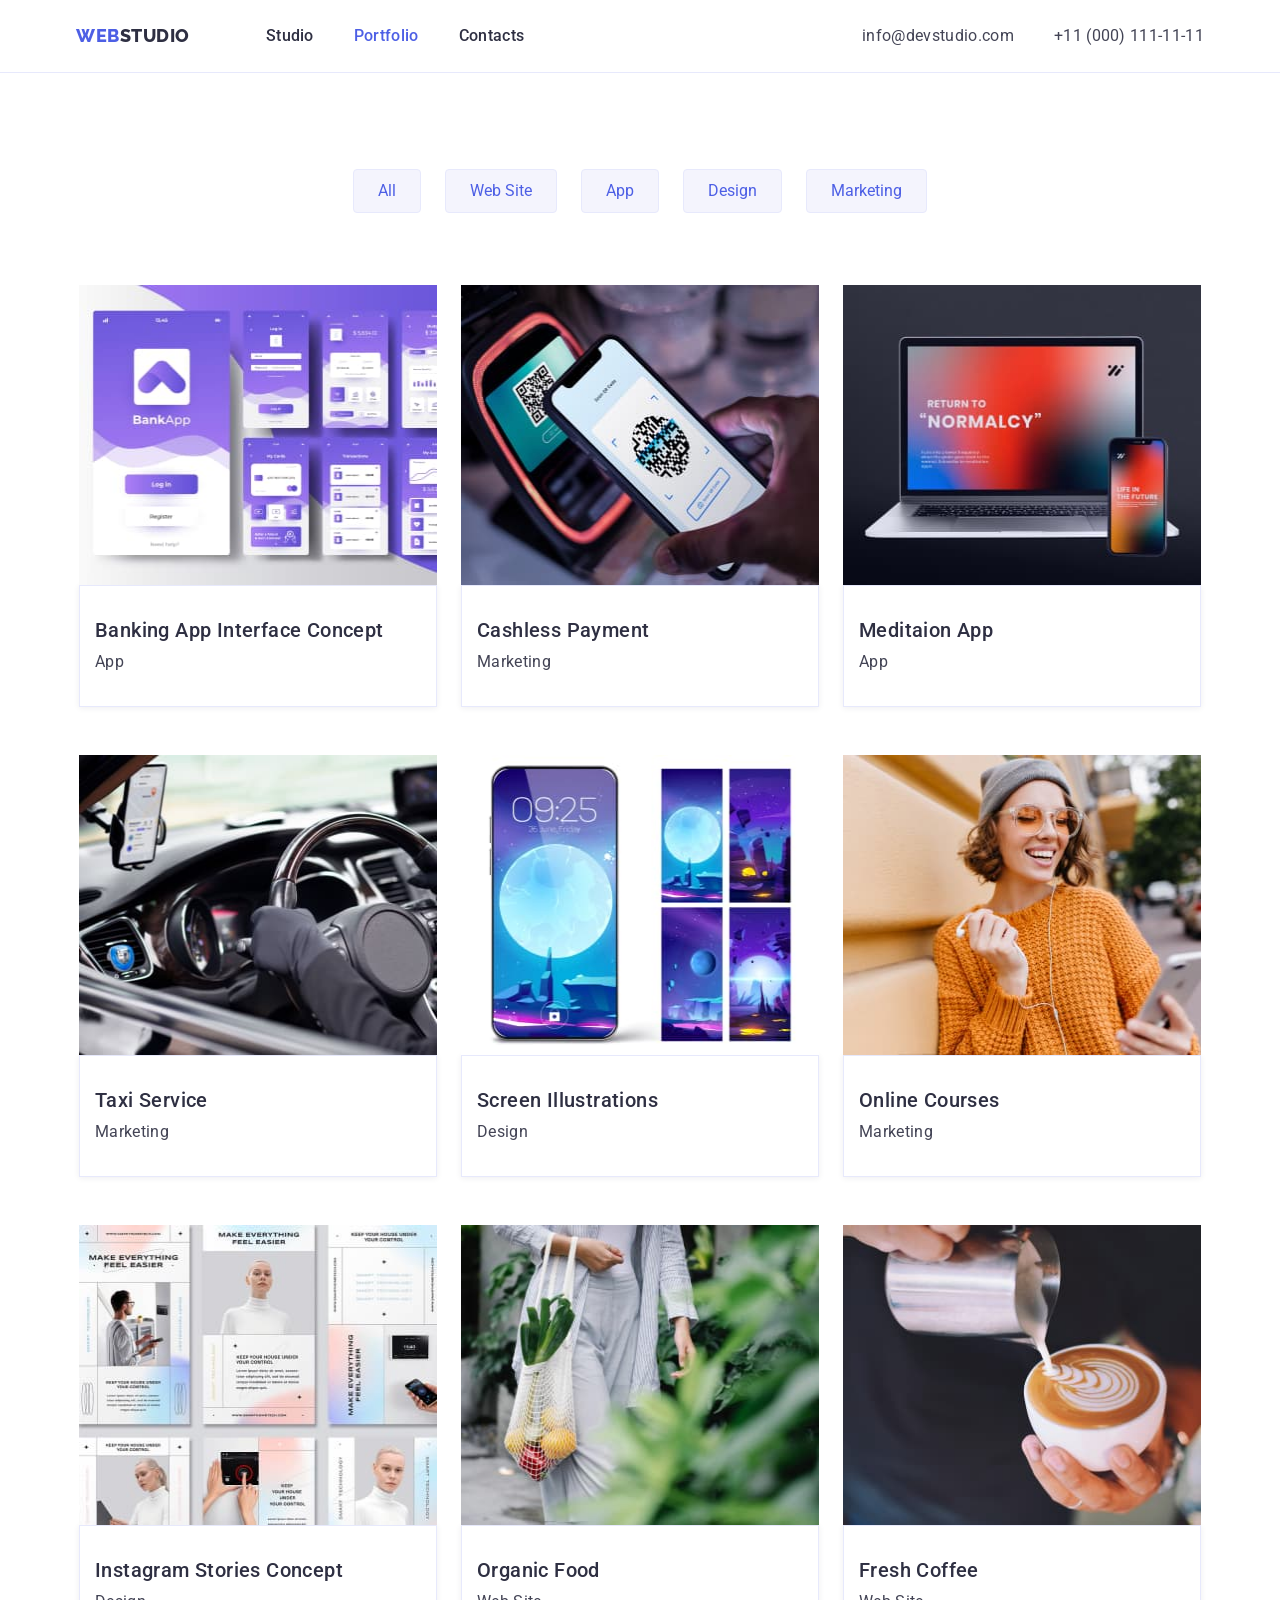
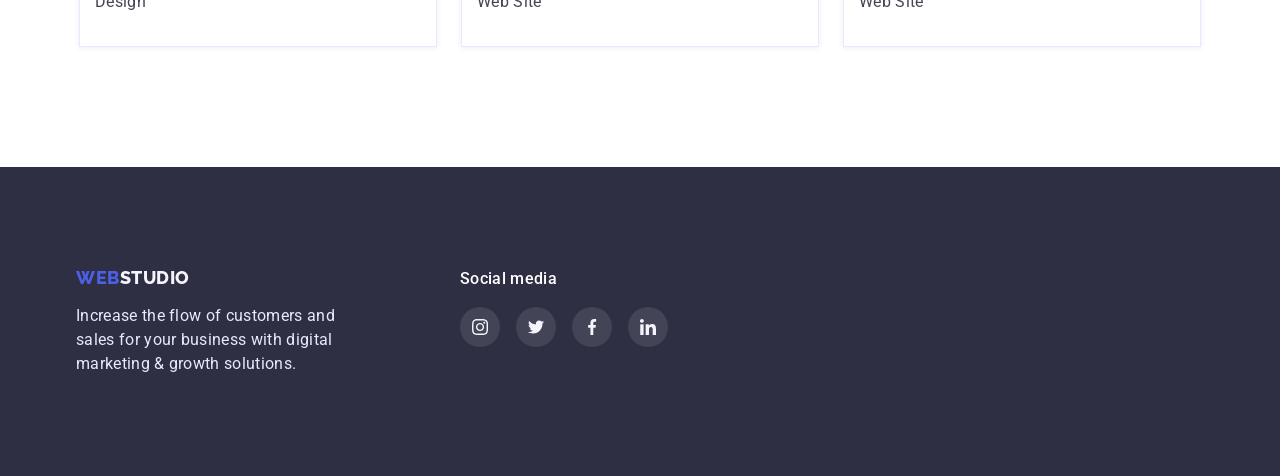
==== commit 3167c24e: "21.01.2023" ====
--- a/portfolio.html
+++ b/portfolio.html
@@ -64,12 +64,11 @@
                             alt="Multiple screens of the banking application interface"
                             width="358"
                             height="300">
-                            <div class="portfolio-card-content-wraper">
-                                <h3 class="subtitle">Banking App Interface Concept</h3>
+                            <div class="employees-card-content-wraper portfolio-card-content-wraper">
+                                <h3 class="subtitle-link subtitle">Banking App Interface Concept</h3>
                                 <p class="text-body">App</p>    
                             </div>    
-                        </a>
-                        
+                        </a>                        
                     </li>
                     <li class="employees-card">
                         <a class="link portfolio-card-link" href="">
@@ -78,12 +77,11 @@
                             alt="Qr-code payment with mobile phone approach"
                             width="358"
                             height="300">
-                            <div class="portfolio-card-content-wraper">
-                                <h3 class="subtitle">Cashless Payment</h3>
+                            <div class="employees-card-content-wraper portfolio-card-content-wraper">
+                                <h3 class="subtitle-link subtitle">Cashless Payment</h3>
                                 <p class="text-body">Marketing</p>
                             </div>    
-                        </a>
-                                  
+                        </a>                                  
                     </li>
                     <li class="employees-card">
                         <a class="link portfolio-card-link" href="">
@@ -92,12 +90,11 @@
                             alt="Meditation app on laptop and moale screens"
                             width="358"
                             height="300">
-                            <div class="portfolio-card-content-wraper">
-                                <h3 class="subtitle">Meditaion App</h3>
+                            <div class="employees-card-content-wraper portfolio-card-content-wraper">
+                                <h3 class="subtitle-link subtitle">Meditaion App</h3>
                                 <p class="text-body">App</p>
                             </div>    
-                        </a>
-                         
+                        </a>                         
                 </li>
                     <li class="employees-card">
                         <a class="link portfolio-card-link" href="">
@@ -106,12 +103,11 @@
                             alt="The driver behind the wheel and the mobile app"
                             width="358"
                             height="300">
-                            <div class="portfolio-card-content-wraper">
-                                <h3 class="subtitle">Taxi Service</h3>
+                            <div class="employees-card-content-wraper portfolio-card-content-wraper">
+                                <h3 class="subtitle-link subtitle">Taxi Service</h3>
                                 <p class="text-body">Marketing</p>
                             </div>    
-                        </a>
-                                      
+                        </a>                                      
                     </li>
                     <li class="employees-card">
                         <a class="link portfolio-card-link" href="">
@@ -120,12 +116,11 @@
                             alt="A mockup of a mobile phone and four screens with screensavers"
                             width="358"
                             height="300">
-                            <div class="portfolio-card-content-wraper">
-                                <h3 class="subtitle">Screen Illustrations</h3>
+                            <div class="employees-card-content-wraper portfolio-card-content-wraper">
+                                <h3 class="subtitle-link subtitle">Screen Illustrations</h3>
                                 <p class="text-body">Design</p>
                             </div>    
-                        </a>
-                                 
+                        </a>                                 
                     </li>
                     <li class="employees-card">
                         <a class="link portfolio-card-link" href="">
@@ -134,12 +129,11 @@
                             alt="girl in headphones "
                             width="358"
                             height="300">
-                            <div class="portfolio-card-content-wraper">
-                                <h3 class="subtitle">Online Courses</h3>
+                            <div class="employees-card-content-wraper portfolio-card-content-wraper">
+                                <h3 class="subtitle-link subtitle">Online Courses</h3>
                                 <p class="text-body">Marketing</p>
                             </div>    
-                        </a>
-                                    
+                        </a>                                    
                     </li>
                     <li class="employees-card">
                         <a class="link portfolio-card-link" href="">
@@ -148,12 +142,11 @@
                             alt="Multiple screens of instagram storits of smart technologies"
                             width="358"
                             height="300">
-                            <div class="portfolio-card-content-wraper">
-                                <h3 class="subtitle">Instagram Stories Concept</h3>
+                            <div class="employees-card-content-wraper portfolio-card-content-wraper">
+                                <h3 class="subtitle-link subtitle">Instagram Stories Concept</h3>
                                 <p class="text-body">Design</p>
                             </div>    
-                        </a>
-                              
+                        </a>                              
                     </li>
                     <li class="employees-card">
                         <a class="link portfolio-card-link" href="">
@@ -162,12 +155,11 @@
                             alt="A women carries fruit in a bag"
                             width="358"
                             height="300">
-                            <div class="portfolio-card-content-wraper">
-                                <h3 class="subtitle">Organic Food</h3>
+                            <div class="employees-card-content-wraper portfolio-card-content-wraper">
+                                <h3 class="subtitle-link subtitle">Organic Food</h3>
                                 <p class="text-body">Web Site</p>
                             </div>    
-                        </a>
-                                       
+                        </a>                                       
                     </li>
                     <li class="employees-card">
                         <a class="link portfolio-card-link" href="">
@@ -176,17 +168,15 @@
                             alt="A man pours milk in a coffe"
                             width="358"
                             height="300">
-                            <div class="portfolio-card-content-wraper">
-                                <h3 class="subtitle">Fresh Coffee</h3>
+                            <div class="employees-card-content-wraper portfolio-card-content-wraper">
+                                <h3 class="subtitle-link subtitle">Fresh Coffee</h3>
                                 <p class="text-body">Web Site</p>
                             </div>    
-                        </a>
-                                  
+                        </a>                                  
                     </li>
                 </ul>
             </div>
-        </section>
-          
+        </section>          
     </main>
     <!--FOOTER-->
     <footer class="footer">
@@ -202,28 +192,28 @@
                 <ul class="social-list list">
                     <li class="social-list-item">
                         <a href="" class="social-list-link-dark">
-                            <svg class="social-list-icon" widht="16" height="16">
+                            <svg class="social-list-icon" width="16" height="16">
                                 <use href="./images/icons.svg#icon-instagram"></use>
                             </svg>
                         </a>
                     </li>
                     <li class="social-list-item">
                         <a href="" class="social-list-link-dark">
-                            <svg class="social-list-icon" widht="16" height="16">
+                            <svg class="social-list-icon" width="16" height="16">
                                 <use href="./images/icons.svg#icon-twitter"></use>
                             </svg>
                         </a>
                     </li>
                     <li class="social-list-item">
                         <a href="" class="social-list-link-dark">
-                            <svg class="social-list-icon" widht="16" height="16">
+                            <svg class="social-list-icon" width="16" height="16">
                                 <use href="./images/icons.svg#icon-facebook"></use>
                             </svg>
                         </a>
                     </li>
                     <li class="social-list-item">
                         <a href="" class="social-list-link-dark">
-                            <svg class="social-list-icon" widht="16" height="16">
+                            <svg class="social-list-icon" width="16" height="16">
                                 <use href="./images/icons.svg#icon-linkedin"></use>
                             </svg>
                         </a>
--- a/css/style.css
+++ b/css/style.css
@@ -9,12 +9,10 @@
     --background-color-body-theme-dark:#2E2F42;
     --additiomal-color: #F4F4FD;
 }
-
 body{
     font-family: 'Roboto', sans-serif;
     color: var(--primary-text-color-theme-light);
     background-color: var(--background-color-body-theme-light);
-
 }
 h1,
 h2,
@@ -41,6 +39,7 @@
 }
 .link{
     text-decoration: none;
+    color: none;
 }
 .container{
     width: 1158px;
@@ -53,7 +52,6 @@
     padding-top: 120px;
     padding-bottom: 120px;
 }
-
 /*==========COMPONENTS==========*/
 .title{
     width: 496px;
@@ -63,8 +61,7 @@
     color: var(--primary-text-color-theme-dark);
     margin-right: auto;
     margin-left: auto;
-    margin-bottom: 48px;
-    
+    margin-bottom: 48px;    
 }
 .heading{
     font-size: 36px;
@@ -78,8 +75,10 @@
     font-size: 20px;
     line-height: 1.2;
     letter-spacing: 0.02em;
-    margin-bottom: 8px;
-        
+    margin-bottom: 8px;        
+}
+.subtitle-link{
+    color: var(--primary-text-color-theme-light);
 }
 .subtitle-footer{
     font-weight: 500;
@@ -98,7 +97,6 @@
 .text-center{
     text-align: center;
 }
-
 /*logo*/
 .logo-text-part-one{
     font-family: 'Raleway';
@@ -123,12 +121,19 @@
     flex-wrap: wrap;  
     justify-content: center;
 }
+.employees-card-content-wraper{
+    padding-top: 32px;
+    padding-bottom: 32px;
+    padding-left: 15px;
+    padding-right: 15px;
+    border: 1px solid #E7E9FC;;
+    box-shadow: 0px 1px 6px rgba(46, 47, 66, 0.08); 
+}
 .employees-card-advantades:not(:nth-child(4n)){
     margin-right: 24px;    
 }
 .employees-card-advantades{
-    width: 264px;
-    
+    width: 264px;    
     /*flex-basis: calc((100%-48px)/4);*/
 }
 .employees-card:not(:nth-child(3n)){
@@ -149,12 +154,7 @@
     box-shadow: 0px 1px 6px rgba(46, 47, 66, 0.08), 0px 1px 1px rgba(46, 47, 66, 0.16), 0px 2px 1px rgba(46, 47, 66, 0.08);
     border-radius: 0px 0px 4px 4px;
 }
-
-
-
-
 /*==========EMPLOYEES==========*/
-
 /*==========HEADER==========*/
 .page-header{   
     padding-top: 24px;
@@ -224,7 +224,6 @@
     background-repeat: no-repeat;
     background-position: center;
     background-size: cover;
-
 }
 .modal-btn{
     padding-top: 16px;
@@ -243,8 +242,7 @@
 }
 .modal-btn:hover,
 .modal-btn:focus{
-    background: var(--accent-color-hover);
-  
+    background: var(--accent-color-hover);  
 }
 /*==========/HERO SECTION==========*/
 /*==========ADVANTADES==========*/
@@ -258,8 +256,6 @@
     border-radius: 4px;
     margin-bottom: 8px;
 }
-
-
 /*==========/ADVANTADES==========*/
 /*==========SERVICES==========*/
 .services{
@@ -268,15 +264,14 @@
 /*==========/SERVISES========*/
 /*==========TEAM==========*/
 .team{
-    background: var(--additiomal-color);}
-
+    background: var(--additiomal-color);
+}
 .employees-position{   
     margin-bottom: 8px;
 }
 .social-list{
     display: flex;
-    justify-content: space-between;
-   
+    justify-content: space-between;   
 }
 .social-list-link{
     display: flex;
@@ -290,13 +285,10 @@
 .social-list-link:hover,
 .social-list-link:focus{
     background-color: var(--accent-color-hover);
-
-
 }
 .social-list-icon{
     fill: var(--additiomal-color);
 }
-
 /*==========/TEAМ=====*/
 /*==========CUSTOMERS==========*/
 .customers-list{
@@ -316,8 +308,8 @@
 }
 .customers-list-link:hover,
 .customers-list-link:focus{
-border: 1px solid var(--accent-color-hover);
-fill: #404BBF;
+    border: 1px solid var(--accent-color-hover);
+    fill: #404BBF;
 }
 /*==========/CUSTOMERS==========*/
 /*==========FOOTER=======*/
@@ -330,8 +322,6 @@
 .footer-wrap{
     display: flex;
 }
-
-
 .footer-part-one{
     width: 264px;
     margin-right: 120px; 
@@ -342,7 +332,6 @@
 .footer-part-two{
     width: 208px; 
 }
-
 .text-theme-dark{
     color: var(--secondary-text-color-theme-dark);
 }
@@ -359,10 +348,6 @@
 .social-list-link-dark:focus{
     background: #31D0AA;
 }
-
-
-
-
 /*==========/FOOTER==========*/
 /*==========PORTFOLIO=======*/
 .portfolio{
@@ -370,31 +355,16 @@
     padding-bottom: 120px;
 }
 .portfolio-card-link{
-    background: var(--background-color-body-theme-light);    
-}
-
-.portfolio-card-content-wraper{
-    padding-top: 32px;
-    padding-bottom: 32px;
-    padding-left: 15px;
-    padding-right: 15px;
-    border: 1px solid #E7E9FC;;
-    background: #FFFFFF;
-    border: 1px solid #E7E9FC;
-    box-shadow: 0px 1px 6px rgba(46, 47, 66, 0.08);
-}
-.portfolio-card-link .portfolio-card-content-wraper:hover,
-.portfolio-card-link .portfolio-card-content-wraper:focus{   
-    border: 0.5px solid #F4F4FD;
+    display: block;
+    width: 100%;
+    height: 100%;
+    background: var(--background-color-body-theme-light);  
+}
+.portfolio-card-link:hover,
+.portfolio-card-link:focus{   
+    /*border: 0.5px solid #F4F4FD;*/
     box-shadow: 0px 1px 6px rgba(46, 47, 66, 0.08), 0px 1px 1px rgba(46, 47, 66, 0.16), 0px 2px 1px rgba(46, 47, 66, 0.08);
 }
-/*.employees-card-content-wraper:hover,
-.employees-card-content-wraper:focus{
-    border: 0.5px solid #F4F4FD;
-    box-shadow: 0px 1px 6px rgba(46, 47, 66, 0.08), 0px 1px 1px rgba(46, 47, 66, 0.16), 0px 2px 1px rgba(46, 47, 66, 0.08);
-}*/
-
-
 /*==========/PORTFOLIO=======*/
 /*==========PORTFOLIO FILTRES=======*/
 .filtres{   
